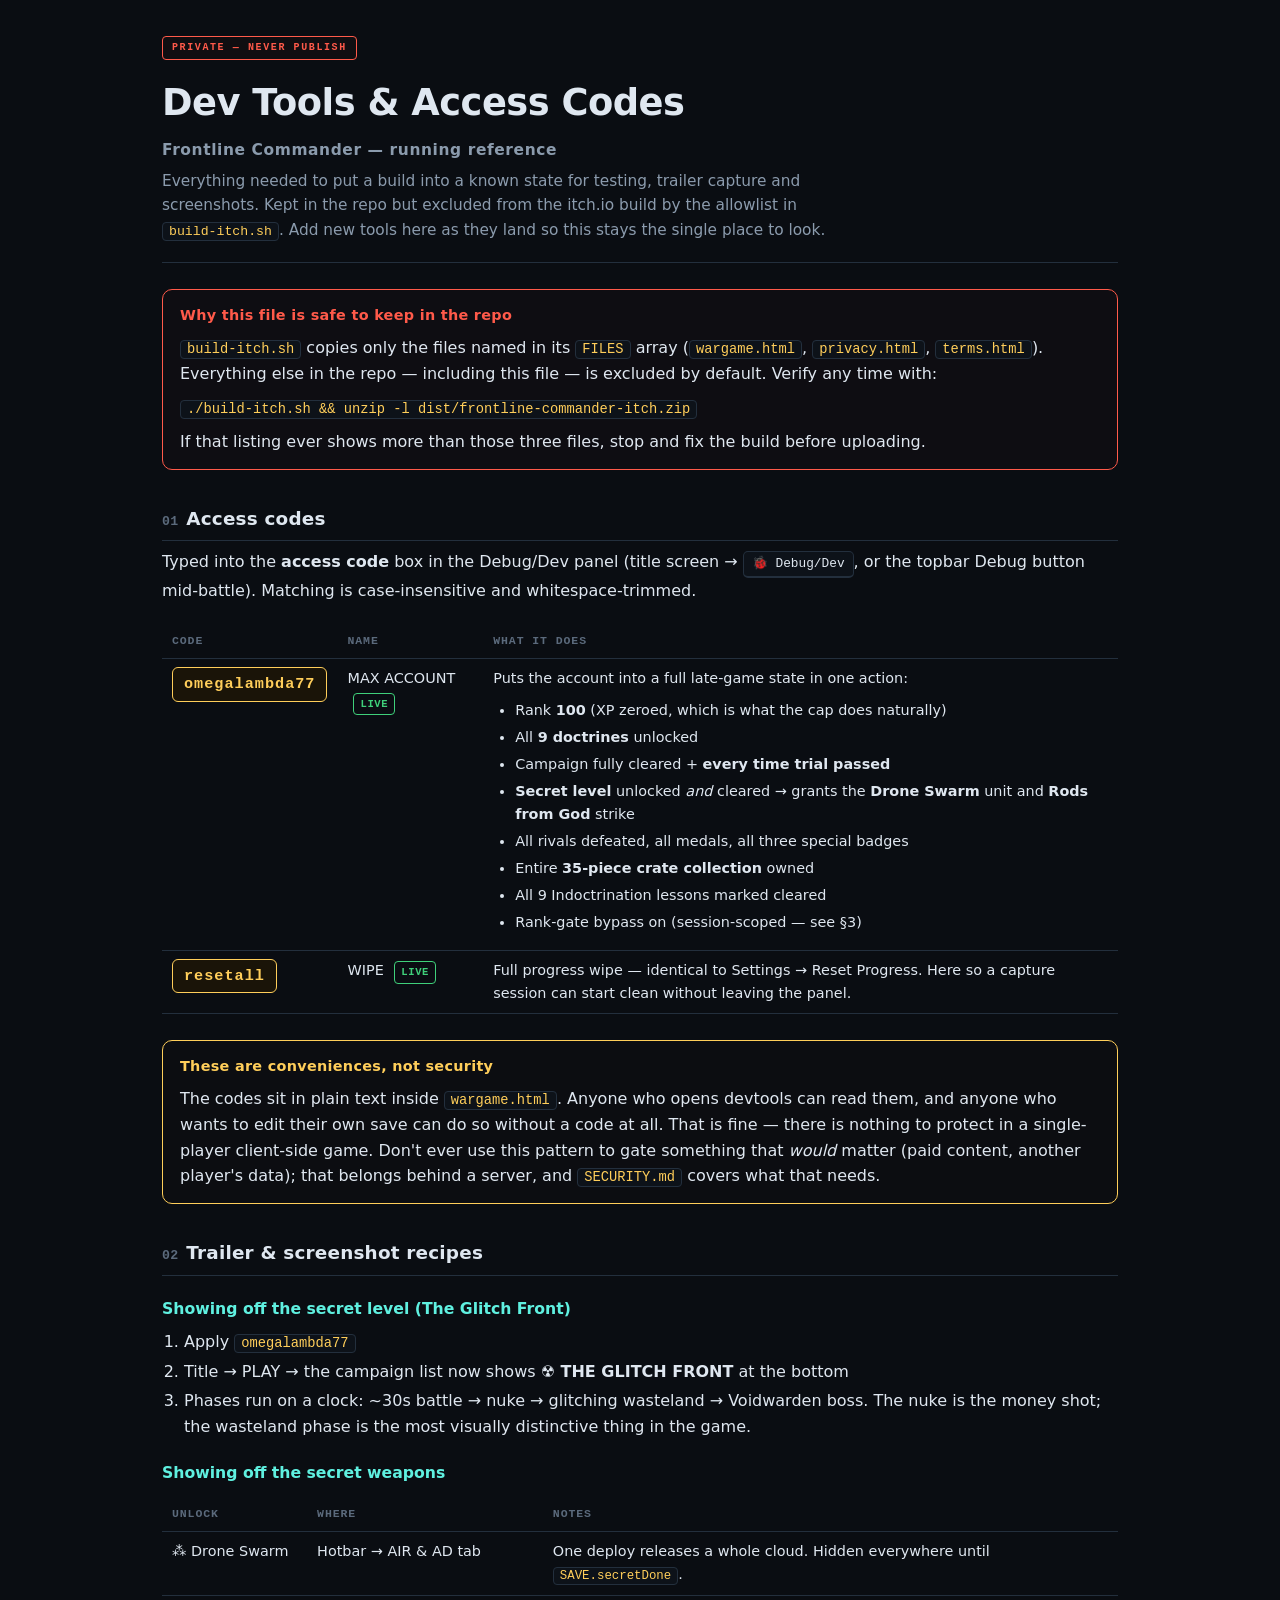
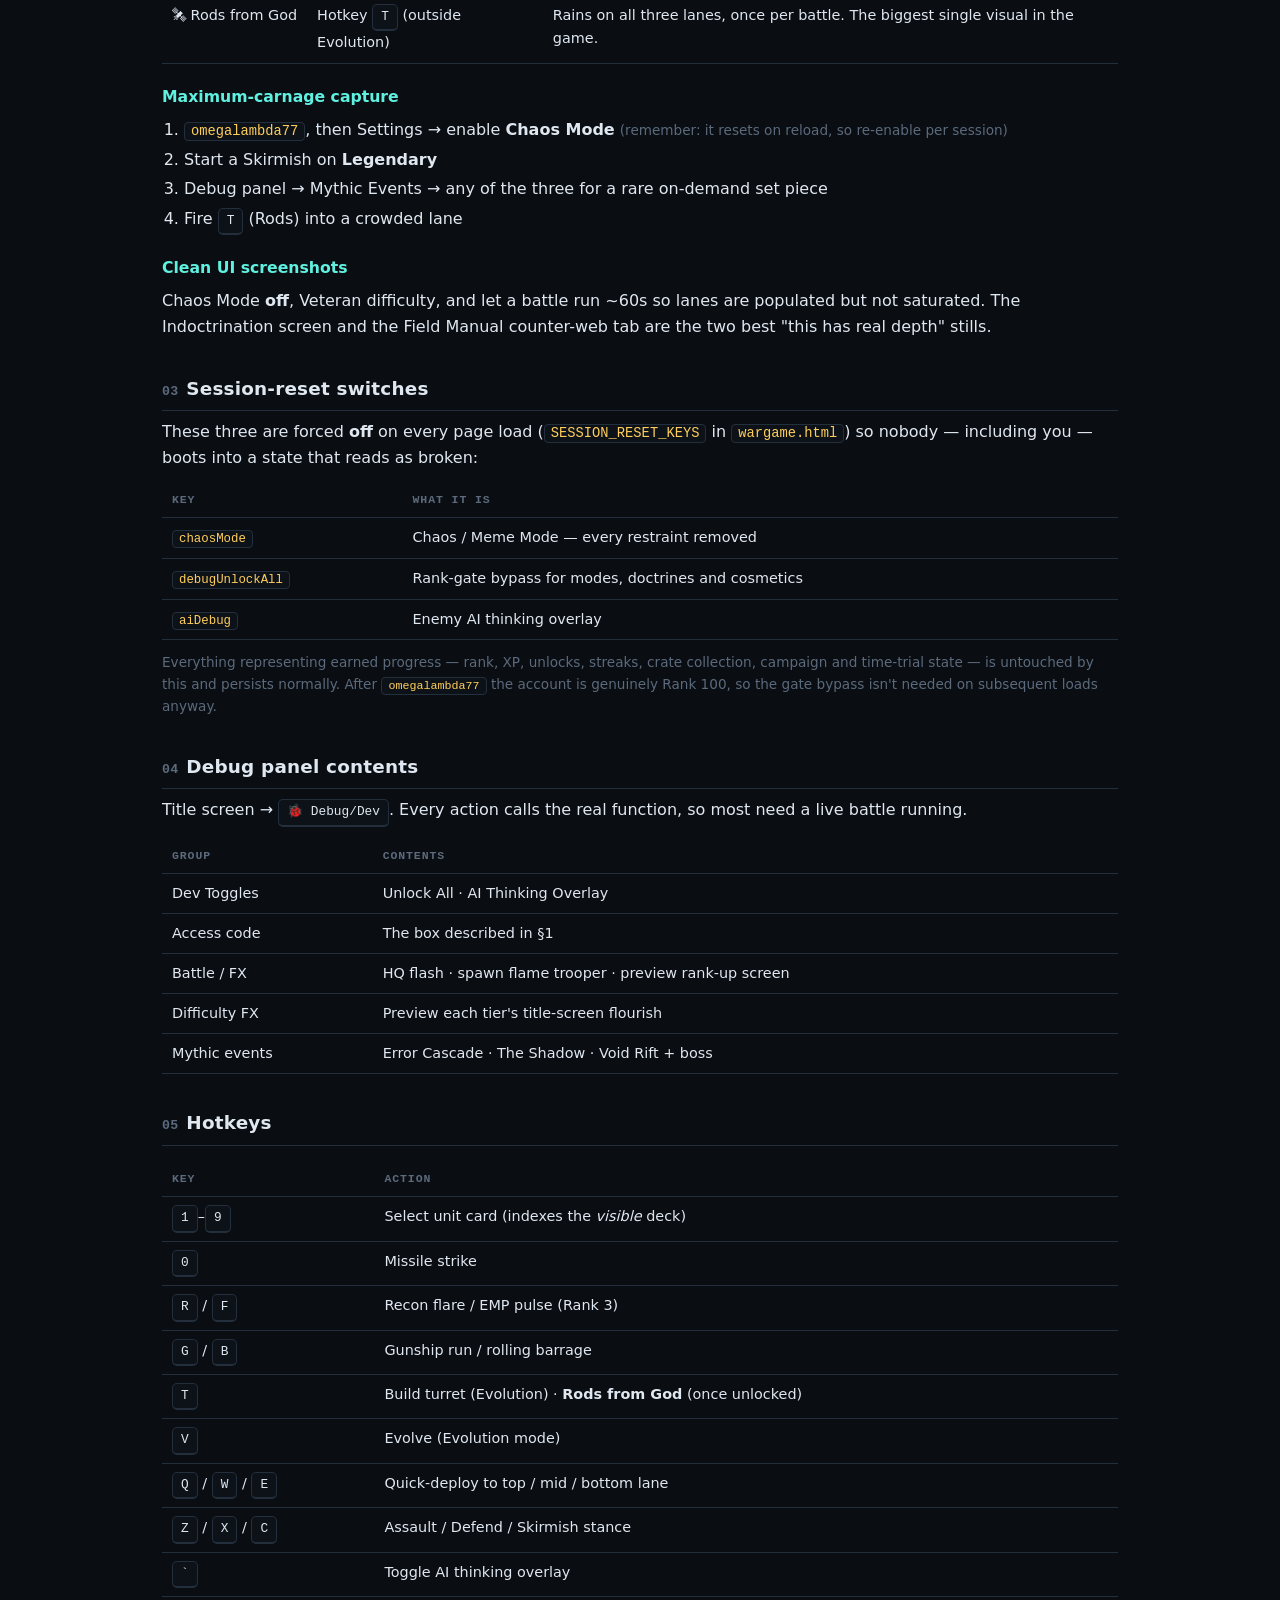
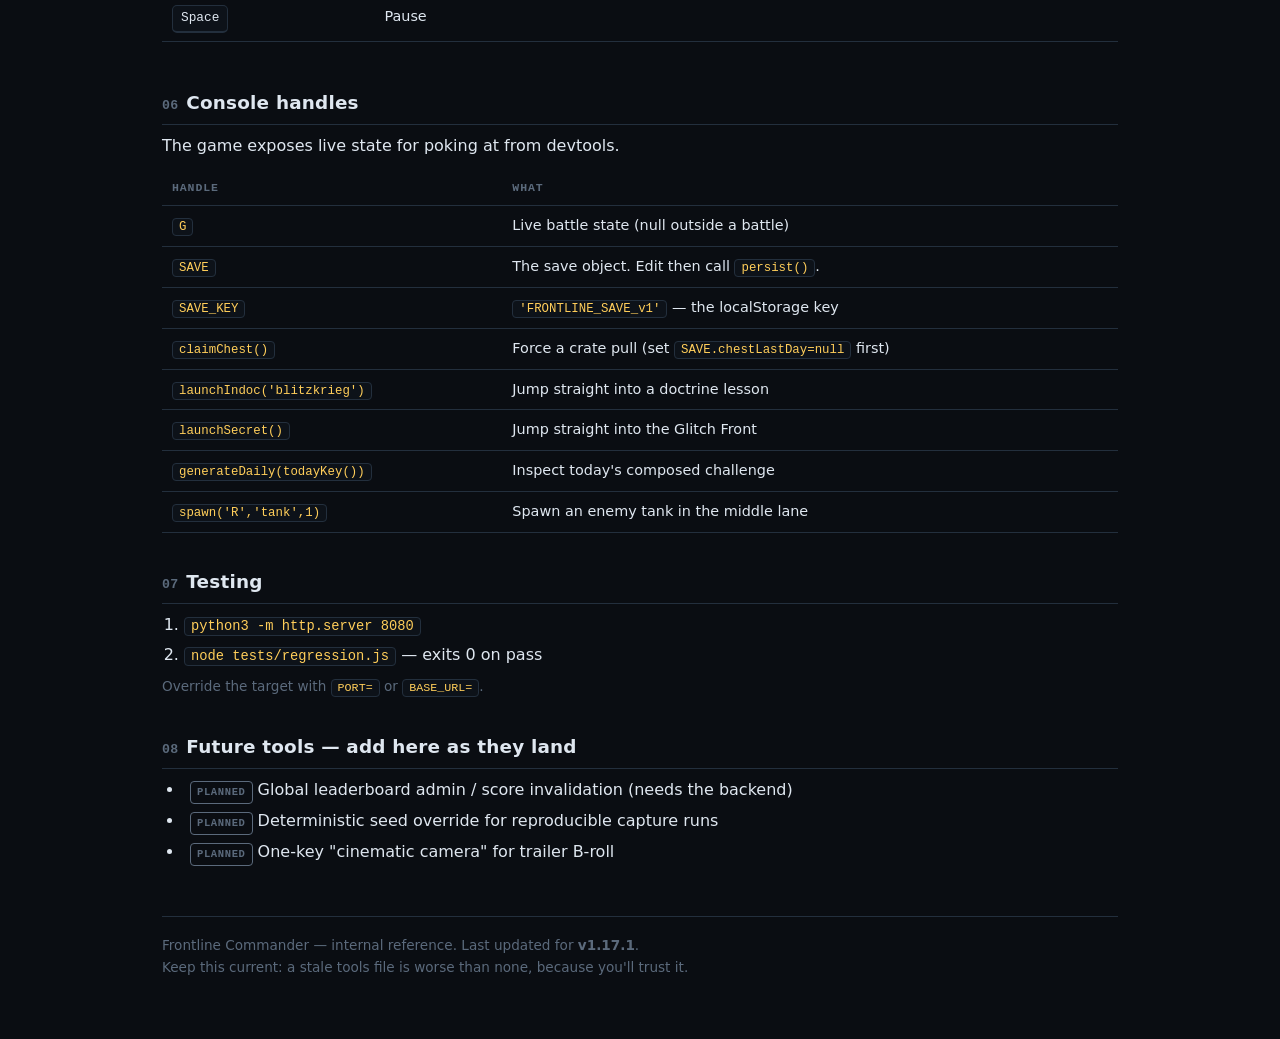
==== DEV_TOOLS.html @ 89fc1cde "v1.17.1: session-reset switches, dev access codes, launch divider CHAOS MODE (and the dev switches) " ====
<!doctype html>
<html lang="en">
<head>
<meta charset="utf-8">
<meta name="viewport" content="width=device-width,initial-scale=1">
<meta name="robots" content="noindex,nofollow">
<title>Frontline Commander — Dev Tools &amp; Access Codes</title>
<!--
  ══════════════════════════════════════════════════════════════════════════════
  PRIVATE — DO NOT PUBLISH.

  This file is a personal reference for developer tools, access codes and testing
  shortcuts. It is deliberately NOT in build-itch.sh's FILES allowlist, so running
  ./build-itch.sh will never copy it into dist/ or the itch.io zip. That allowlist
  is the safety mechanism: it copies only the files named in it, so any new file
  added to this repo is excluded by default rather than shipped by accident.

  If you ever switch the build to a denylist or a "zip the folder" approach, this
  file becomes public. Don't.
  ══════════════════════════════════════════════════════════════════════════════
-->
<style>
  :root{
    --bg:#0a0d12; --panel:#111722; --panel2:#0d1219; --line:#232f3d;
    --ink:#dfe7f0; --dim:#8b9bad; --faint:#5b6a7c;
    --gold:#ffce5a; --cyan:#5ff0e0; --red:#ff5a4a; --good:#3fd07a; --purple:#c9a0ff;
    --mono:ui-monospace,'SF Mono','Cascadia Mono',Consolas,'Roboto Mono',monospace;
  }
  *{box-sizing:border-box;}
  body{margin:0;background:var(--bg);color:var(--ink);line-height:1.6;
    font-family:-apple-system,BlinkMacSystemFont,'Segoe UI',system-ui,sans-serif;}
  .wrap{max-width:1000px;margin:0 auto;padding:32px 22px 80px;}
  header{border-bottom:1px solid var(--line);padding-bottom:20px;margin-bottom:26px;}
  .stamp{display:inline-block;font-family:var(--mono);font-size:10px;font-weight:800;
    letter-spacing:1.6px;text-transform:uppercase;color:var(--red);
    border:1px solid var(--red);border-radius:4px;padding:3px 9px;background:#2a141033;}
  h1{font-size:clamp(1.7rem,4vw,2.3rem);margin:14px 0 6px;letter-spacing:-.5px;}
  h1 span{display:block;font-size:.42em;font-weight:600;color:var(--dim);letter-spacing:.6px;margin-top:5px;}
  .lede{color:var(--dim);max-width:70ch;margin:0;font-size:.96rem;}
  h2{font-size:1.15rem;margin:34px 0 4px;padding-bottom:7px;border-bottom:1px solid var(--line);
    letter-spacing:.2px;}
  h2 .n{font-family:var(--mono);font-size:.72em;color:var(--faint);margin-right:8px;}
  h3{font-size:.98rem;margin:20px 0 6px;color:var(--cyan);}
  p{margin:8px 0;}
  code,kbd{font-family:var(--mono);font-size:.86em;background:var(--panel2);
    border:1px solid var(--line);border-radius:4px;padding:1px 6px;color:var(--gold);}
  table{width:100%;border-collapse:collapse;margin:12px 0;font-size:.9rem;}
  th,td{text-align:left;padding:8px 10px;border-bottom:1px solid var(--line);vertical-align:top;}
  th{font-family:var(--mono);font-size:.72rem;letter-spacing:.9px;text-transform:uppercase;
    color:var(--faint);font-weight:800;}
  td:first-child{white-space:nowrap;}
  .scroll{overflow-x:auto;}
  .card{background:var(--panel);border:1px solid var(--line);border-radius:10px;padding:14px 17px;margin:14px 0;}
  .card.warn{border-color:var(--gold);background:#1a140822;}
  .card.danger{border-color:var(--red);background:#2a141022;}
  .card h4{margin:0 0 6px;font-size:.9rem;color:var(--gold);letter-spacing:.3px;}
  .card.danger h4{color:var(--red);}
  .card p:last-child{margin-bottom:0;}
  ul,ol{margin:8px 0;padding-left:22px;} li{margin:4px 0;}
  .code-chip{display:inline-block;font-family:var(--mono);font-weight:800;font-size:.95rem;
    color:var(--gold);background:#1a1408;border:1.5px solid var(--gold);border-radius:6px;
    padding:4px 11px;letter-spacing:1px;}
  .key{display:inline-block;font-family:var(--mono);font-size:.8rem;background:var(--panel2);
    border:1px solid var(--line);border-bottom-width:2px;border-radius:5px;padding:2px 8px;color:var(--ink);}
  .muted{color:var(--faint);font-size:.85rem;}
  .tag{display:inline-block;font-family:var(--mono);font-size:.66rem;font-weight:800;
    letter-spacing:.6px;text-transform:uppercase;padding:2px 6px;border-radius:4px;margin-left:6px;}
  .tag.live{color:var(--good);border:1px solid var(--good);}
  .tag.planned{color:var(--faint);border:1px solid var(--faint);}
  footer{margin-top:50px;padding-top:18px;border-top:1px solid var(--line);color:var(--faint);font-size:.85rem;}
  @media (max-width:620px){ td:first-child{white-space:normal;} }
</style>
</head>
<body>
<div class="wrap">

<header>
  <span class="stamp">Private — never publish</span>
  <h1>Dev Tools &amp; Access Codes<span>Frontline Commander — running reference</span></h1>
  <p class="lede">Everything needed to put a build into a known state for testing, trailer capture and
  screenshots. Kept in the repo but excluded from the itch.io build by the allowlist in
  <code>build-itch.sh</code>. Add new tools here as they land so this stays the single place to look.</p>
</header>

<div class="card danger">
  <h4>Why this file is safe to keep in the repo</h4>
  <p><code>build-itch.sh</code> copies only the files named in its <code>FILES</code> array
  (<code>wargame.html</code>, <code>privacy.html</code>, <code>terms.html</code>). Everything else in the
  repo — including this file — is excluded by default. Verify any time with:</p>
  <p><code>./build-itch.sh &amp;&amp; unzip -l dist/frontline-commander-itch.zip</code></p>
  <p>If that listing ever shows more than those three files, stop and fix the build before uploading.</p>
</div>

<h2><span class="n">01</span>Access codes</h2>
<p>Typed into the <strong>access code</strong> box in the Debug/Dev panel
(title screen → <span class="key">🐞 Debug/Dev</span>, or the topbar Debug button mid-battle).
Matching is case-insensitive and whitespace-trimmed.</p>

<div class="scroll">
<table>
  <tr><th>Code</th><th>Name</th><th>What it does</th></tr>
  <tr>
    <td><span class="code-chip">omegalambda77</span></td>
    <td>MAX ACCOUNT <span class="tag live">live</span></td>
    <td>
      Puts the account into a full late-game state in one action:
      <ul>
        <li>Rank <strong>100</strong> (XP zeroed, which is what the cap does naturally)</li>
        <li>All <strong>9 doctrines</strong> unlocked</li>
        <li>Campaign fully cleared + <strong>every time trial passed</strong></li>
        <li><strong>Secret level</strong> unlocked <em>and</em> cleared → grants the
            <strong>Drone Swarm</strong> unit and <strong>Rods from God</strong> strike</li>
        <li>All rivals defeated, all medals, all three special badges</li>
        <li>Entire <strong>35-piece crate collection</strong> owned</li>
        <li>All 9 Indoctrination lessons marked cleared</li>
        <li>Rank-gate bypass on (session-scoped — see §3)</li>
      </ul>
    </td>
  </tr>
  <tr>
    <td><span class="code-chip">resetall</span></td>
    <td>WIPE <span class="tag live">live</span></td>
    <td>Full progress wipe — identical to Settings → Reset Progress. Here so a capture
        session can start clean without leaving the panel.</td>
  </tr>
</table>
</div>

<div class="card warn">
  <h4>These are conveniences, not security</h4>
  <p>The codes sit in plain text inside <code>wargame.html</code>. Anyone who opens devtools can read
  them, and anyone who wants to edit their own save can do so without a code at all. That is fine —
  there is nothing to protect in a single-player client-side game. Don't ever use this pattern to gate
  something that <em>would</em> matter (paid content, another player's data); that belongs behind a
  server, and <code>SECURITY.md</code> covers what that needs.</p>
</div>

<h2><span class="n">02</span>Trailer &amp; screenshot recipes</h2>

<h3>Showing off the secret level (The Glitch Front)</h3>
<ol>
  <li>Apply <code>omegalambda77</code></li>
  <li>Title → PLAY → the campaign list now shows <strong>☢ THE GLITCH FRONT</strong> at the bottom</li>
  <li>Phases run on a clock: ~30s battle → nuke → glitching wasteland → Voidwarden boss.
      The nuke is the money shot; the wasteland phase is the most visually distinctive thing in the game.</li>
</ol>

<h3>Showing off the secret weapons</h3>
<table>
  <tr><th>Unlock</th><th>Where</th><th>Notes</th></tr>
  <tr><td>⁂ Drone Swarm</td><td>Hotbar → AIR &amp; AD tab</td>
      <td>One deploy releases a whole cloud. Hidden everywhere until <code>SAVE.secretDone</code>.</td></tr>
  <tr><td>🛰 Rods from God</td><td>Hotkey <span class="key">T</span> (outside Evolution)</td>
      <td>Rains on all three lanes, once per battle. The biggest single visual in the game.</td></tr>
</table>

<h3>Maximum-carnage capture</h3>
<ol>
  <li><code>omegalambda77</code>, then Settings → enable <strong>Chaos Mode</strong>
      <span class="muted">(remember: it resets on reload, so re-enable per session)</span></li>
  <li>Start a Skirmish on <strong>Legendary</strong></li>
  <li>Debug panel → Mythic Events → any of the three for a rare on-demand set piece</li>
  <li>Fire <span class="key">T</span> (Rods) into a crowded lane</li>
</ol>

<h3>Clean UI screenshots</h3>
<p>Chaos Mode <strong>off</strong>, Veteran difficulty, and let a battle run ~60s so lanes are populated
but not saturated. The Indoctrination screen and the Field Manual counter-web tab are the two best
"this has real depth" stills.</p>

<h2><span class="n">03</span>Session-reset switches</h2>
<p>These three are forced <strong>off</strong> on every page load
(<code>SESSION_RESET_KEYS</code> in <code>wargame.html</code>) so nobody — including you — boots into a
state that reads as broken:</p>
<table>
  <tr><th>Key</th><th>What it is</th></tr>
  <tr><td><code>chaosMode</code></td><td>Chaos / Meme Mode — every restraint removed</td></tr>
  <tr><td><code>debugUnlockAll</code></td><td>Rank-gate bypass for modes, doctrines and cosmetics</td></tr>
  <tr><td><code>aiDebug</code></td><td>Enemy AI thinking overlay</td></tr>
</table>
<p class="muted">Everything representing earned progress — rank, XP, unlocks, streaks, crate collection,
campaign and time-trial state — is untouched by this and persists normally. After
<code>omegalambda77</code> the account is genuinely Rank 100, so the gate bypass isn't needed on
subsequent loads anyway.</p>

<h2><span class="n">04</span>Debug panel contents</h2>
<p>Title screen → <span class="key">🐞 Debug/Dev</span>. Every action calls the real function, so most
need a live battle running.</p>
<table>
  <tr><th>Group</th><th>Contents</th></tr>
  <tr><td>Dev Toggles</td><td>Unlock All · AI Thinking Overlay</td></tr>
  <tr><td>Access code</td><td>The box described in §1</td></tr>
  <tr><td>Battle / FX</td><td>HQ flash · spawn flame trooper · preview rank-up screen</td></tr>
  <tr><td>Difficulty FX</td><td>Preview each tier's title-screen flourish</td></tr>
  <tr><td>Mythic events</td><td>Error Cascade · The Shadow · Void Rift + boss</td></tr>
</table>

<h2><span class="n">05</span>Hotkeys</h2>
<div class="scroll">
<table>
  <tr><th>Key</th><th>Action</th></tr>
  <tr><td><span class="key">1</span>–<span class="key">9</span></td><td>Select unit card (indexes the <em>visible</em> deck)</td></tr>
  <tr><td><span class="key">0</span></td><td>Missile strike</td></tr>
  <tr><td><span class="key">R</span> / <span class="key">F</span></td><td>Recon flare / EMP pulse (Rank 3)</td></tr>
  <tr><td><span class="key">G</span> / <span class="key">B</span></td><td>Gunship run / rolling barrage</td></tr>
  <tr><td><span class="key">T</span></td><td>Build turret (Evolution) · <strong>Rods from God</strong> (once unlocked)</td></tr>
  <tr><td><span class="key">V</span></td><td>Evolve (Evolution mode)</td></tr>
  <tr><td><span class="key">Q</span> / <span class="key">W</span> / <span class="key">E</span></td><td>Quick-deploy to top / mid / bottom lane</td></tr>
  <tr><td><span class="key">Z</span> / <span class="key">X</span> / <span class="key">C</span></td><td>Assault / Defend / Skirmish stance</td></tr>
  <tr><td><span class="key">`</span></td><td>Toggle AI thinking overlay</td></tr>
  <tr><td><span class="key">Space</span></td><td>Pause</td></tr>
</table>
</div>

<h2><span class="n">06</span>Console handles</h2>
<p>The game exposes live state for poking at from devtools.</p>
<table>
  <tr><th>Handle</th><th>What</th></tr>
  <tr><td><code>G</code></td><td>Live battle state (null outside a battle)</td></tr>
  <tr><td><code>SAVE</code></td><td>The save object. Edit then call <code>persist()</code>.</td></tr>
  <tr><td><code>SAVE_KEY</code></td><td><code>'FRONTLINE_SAVE_v1'</code> — the localStorage key</td></tr>
  <tr><td><code>claimChest()</code></td><td>Force a crate pull (set <code>SAVE.chestLastDay=null</code> first)</td></tr>
  <tr><td><code>launchIndoc('blitzkrieg')</code></td><td>Jump straight into a doctrine lesson</td></tr>
  <tr><td><code>launchSecret()</code></td><td>Jump straight into the Glitch Front</td></tr>
  <tr><td><code>generateDaily(todayKey())</code></td><td>Inspect today's composed challenge</td></tr>
  <tr><td><code>spawn('R','tank',1)</code></td><td>Spawn an enemy tank in the middle lane</td></tr>
</table>

<h2><span class="n">07</span>Testing</h2>
<ol>
  <li><code>python3 -m http.server 8080</code></li>
  <li><code>node tests/regression.js</code> — exits 0 on pass</li>
</ol>
<p class="muted">Override the target with <code>PORT=</code> or <code>BASE_URL=</code>.</p>

<h2><span class="n">08</span>Future tools — add here as they land</h2>
<ul>
  <li><span class="tag planned">planned</span> Global leaderboard admin / score invalidation (needs the backend)</li>
  <li><span class="tag planned">planned</span> Deterministic seed override for reproducible capture runs</li>
  <li><span class="tag planned">planned</span> One-key "cinematic camera" for trailer B-roll</li>
</ul>

<footer>
  Frontline Commander — internal reference. Last updated for <strong>v1.17.1</strong>.<br>
  Keep this current: a stale tools file is worse than none, because you'll trust it.
</footer>

</div>
</body>
</html>
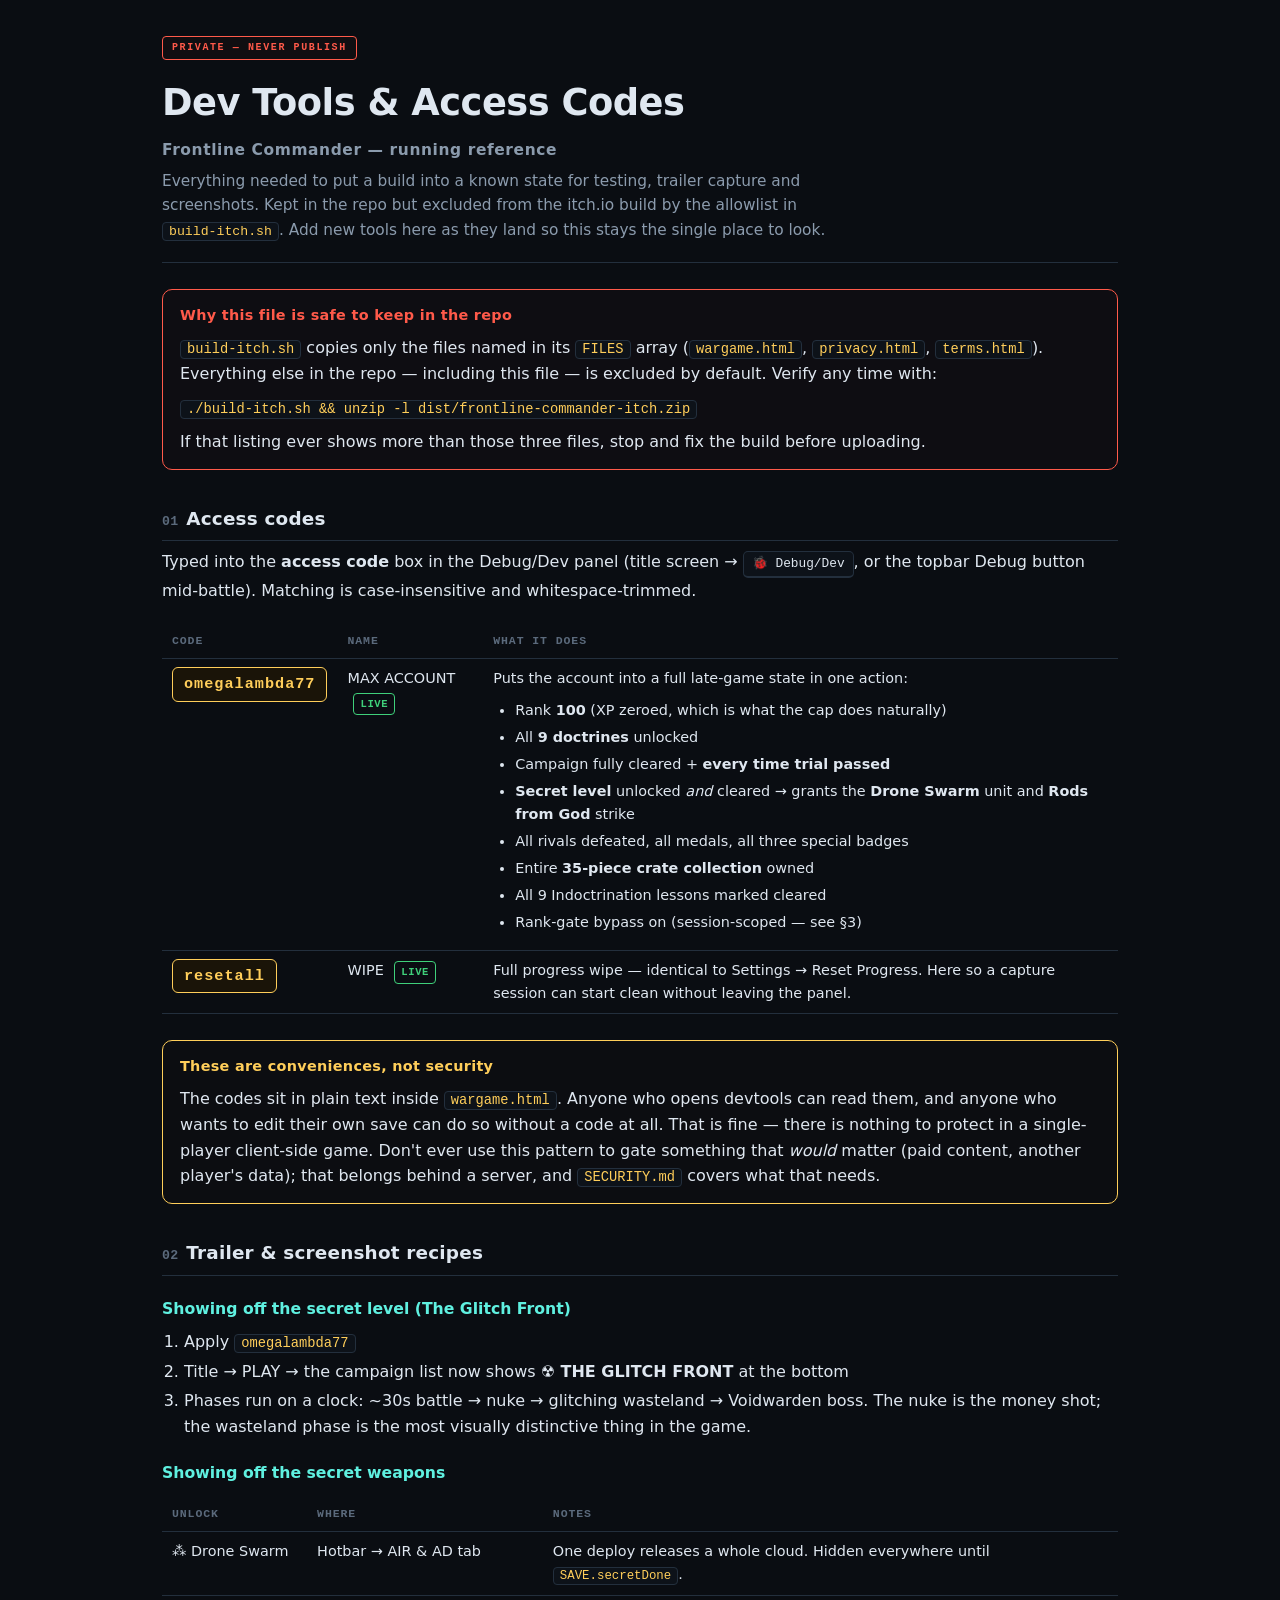
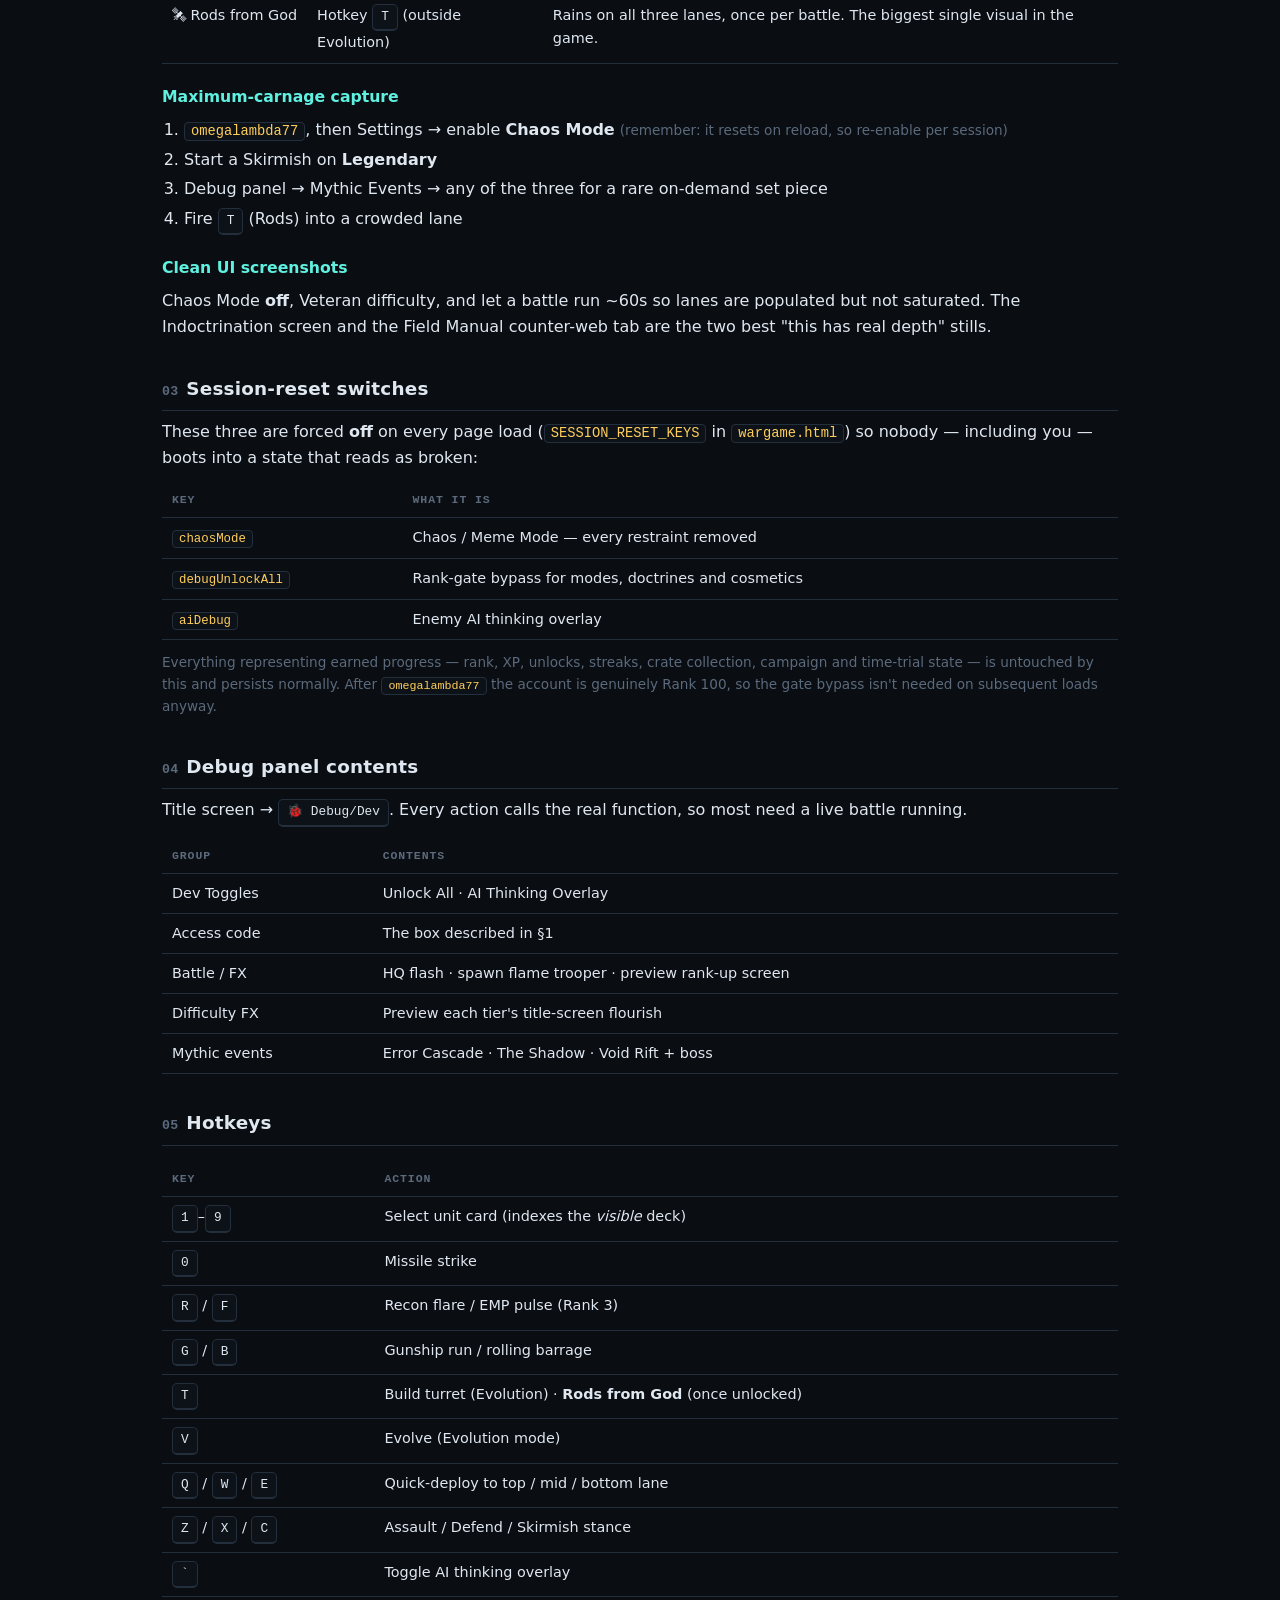
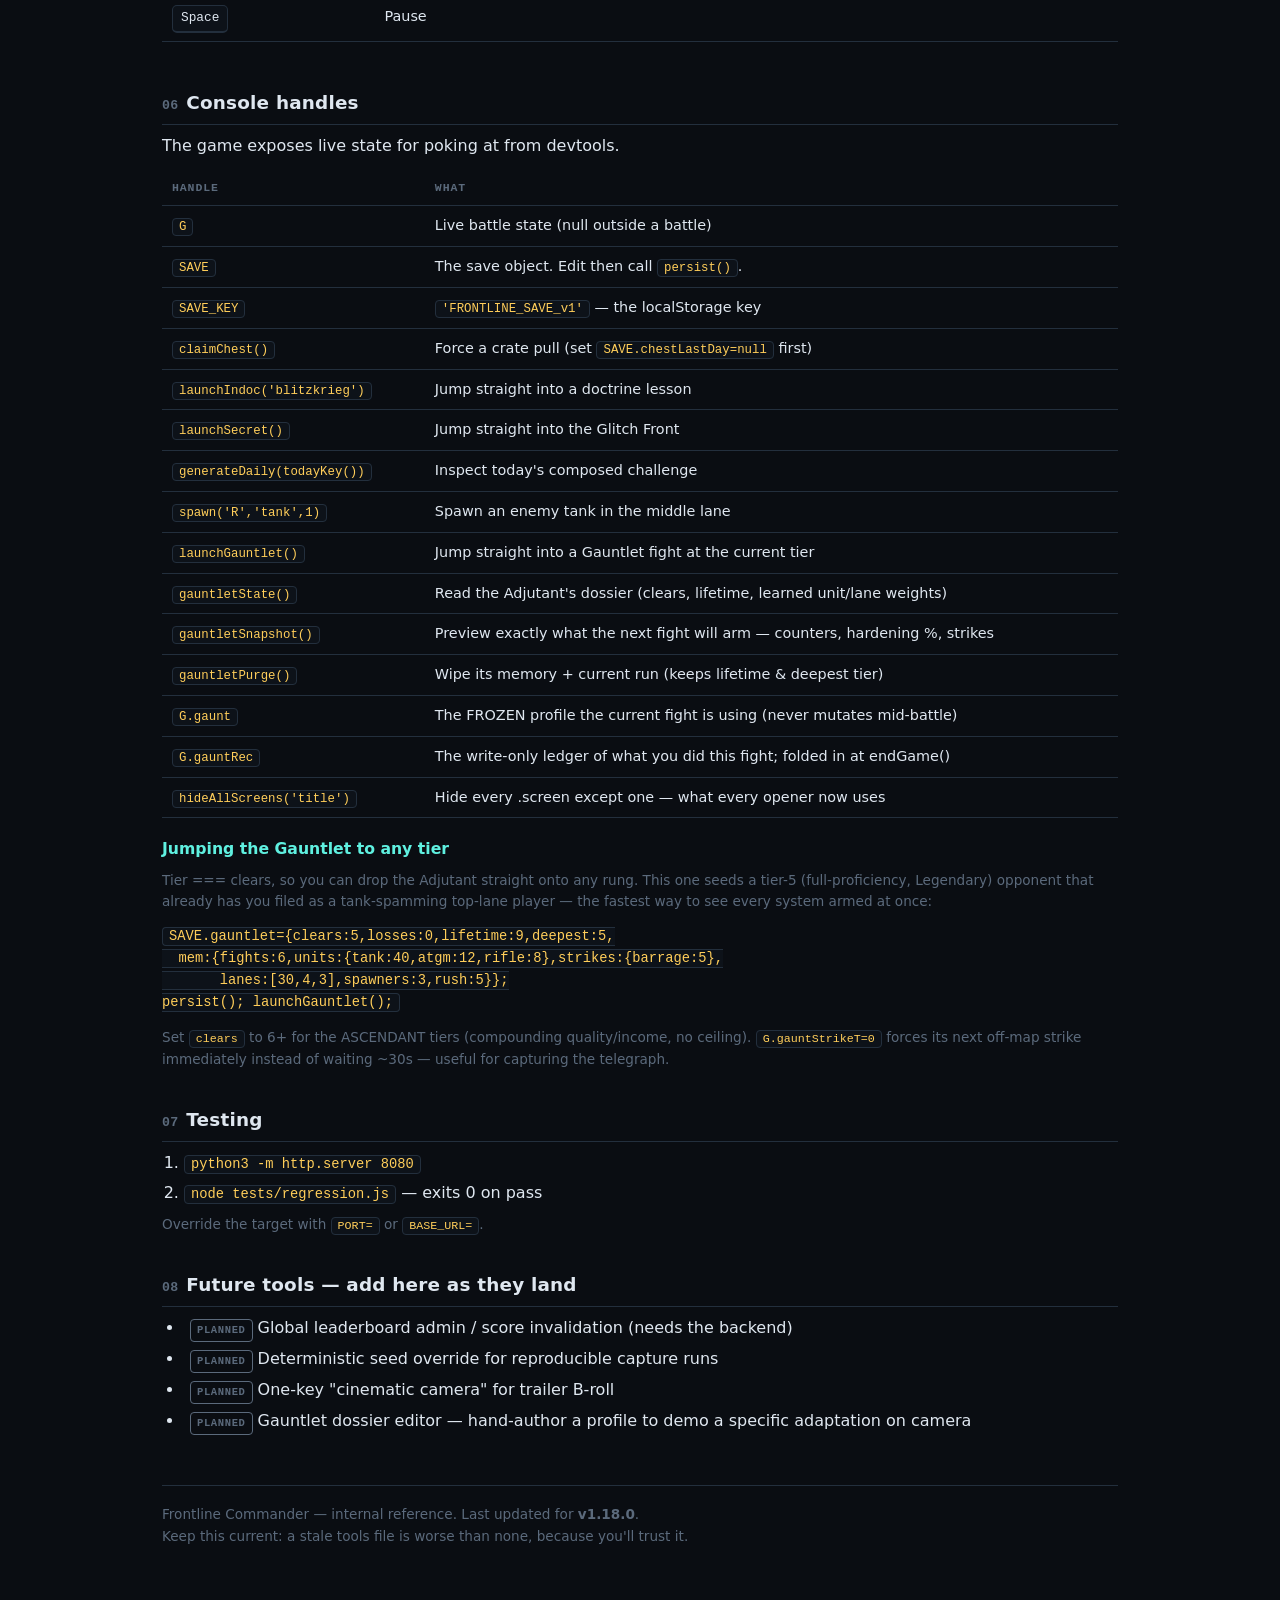
==== commit a6fabd91: "v1.18.0: The Gauntlet, boot-guard false-positive fix, CP cap, chaos scoping NEW MODE — THE GAUNTLET." ====
--- a/DEV_TOOLS.html
+++ b/DEV_TOOLS.html
@@ -224,7 +224,26 @@
   <tr><td><code>launchSecret()</code></td><td>Jump straight into the Glitch Front</td></tr>
   <tr><td><code>generateDaily(todayKey())</code></td><td>Inspect today's composed challenge</td></tr>
   <tr><td><code>spawn('R','tank',1)</code></td><td>Spawn an enemy tank in the middle lane</td></tr>
-</table>
+  <tr><td><code>launchGauntlet()</code></td><td>Jump straight into a Gauntlet fight at the current tier</td></tr>
+  <tr><td><code>gauntletState()</code></td><td>Read the Adjutant's dossier (clears, lifetime, learned unit/lane weights)</td></tr>
+  <tr><td><code>gauntletSnapshot()</code></td><td>Preview exactly what the next fight will arm — counters, hardening %, strikes</td></tr>
+  <tr><td><code>gauntletPurge()</code></td><td>Wipe its memory + current run (keeps lifetime &amp; deepest tier)</td></tr>
+  <tr><td><code>G.gaunt</code></td><td>The FROZEN profile the current fight is using (never mutates mid-battle)</td></tr>
+  <tr><td><code>G.gauntRec</code></td><td>The write-only ledger of what you did this fight; folded in at endGame()</td></tr>
+  <tr><td><code>hideAllScreens('title')</code></td><td>Hide every .screen except one — what every opener now uses</td></tr>
+</table>
+
+<h3 style="margin-top:18px">Jumping the Gauntlet to any tier</h3>
+<p class="muted">Tier === clears, so you can drop the Adjutant straight onto any rung. This one seeds a
+tier-5 (full-proficiency, Legendary) opponent that already has you filed as a tank-spamming
+top-lane player — the fastest way to see every system armed at once:</p>
+<pre><code>SAVE.gauntlet={clears:5,losses:0,lifetime:9,deepest:5,
+  mem:{fights:6,units:{tank:40,atgm:12,rifle:8},strikes:{barrage:5},
+       lanes:[30,4,3],spawners:3,rush:5}};
+persist(); launchGauntlet();</code></pre>
+<p class="muted">Set <code>clears</code> to 6+ for the ASCENDANT tiers (compounding quality/income, no ceiling).
+<code>G.gauntStrikeT=0</code> forces its next off-map strike immediately instead of waiting ~30s —
+useful for capturing the telegraph.</p>
 
 <h2><span class="n">07</span>Testing</h2>
 <ol>
@@ -238,10 +257,11 @@
   <li><span class="tag planned">planned</span> Global leaderboard admin / score invalidation (needs the backend)</li>
   <li><span class="tag planned">planned</span> Deterministic seed override for reproducible capture runs</li>
   <li><span class="tag planned">planned</span> One-key "cinematic camera" for trailer B-roll</li>
+  <li><span class="tag planned">planned</span> Gauntlet dossier editor — hand-author a profile to demo a specific adaptation on camera</li>
 </ul>
 
 <footer>
-  Frontline Commander — internal reference. Last updated for <strong>v1.17.1</strong>.<br>
+  Frontline Commander — internal reference. Last updated for <strong>v1.18.0</strong>.<br>
   Keep this current: a stale tools file is worse than none, because you'll trust it.
 </footer>
 
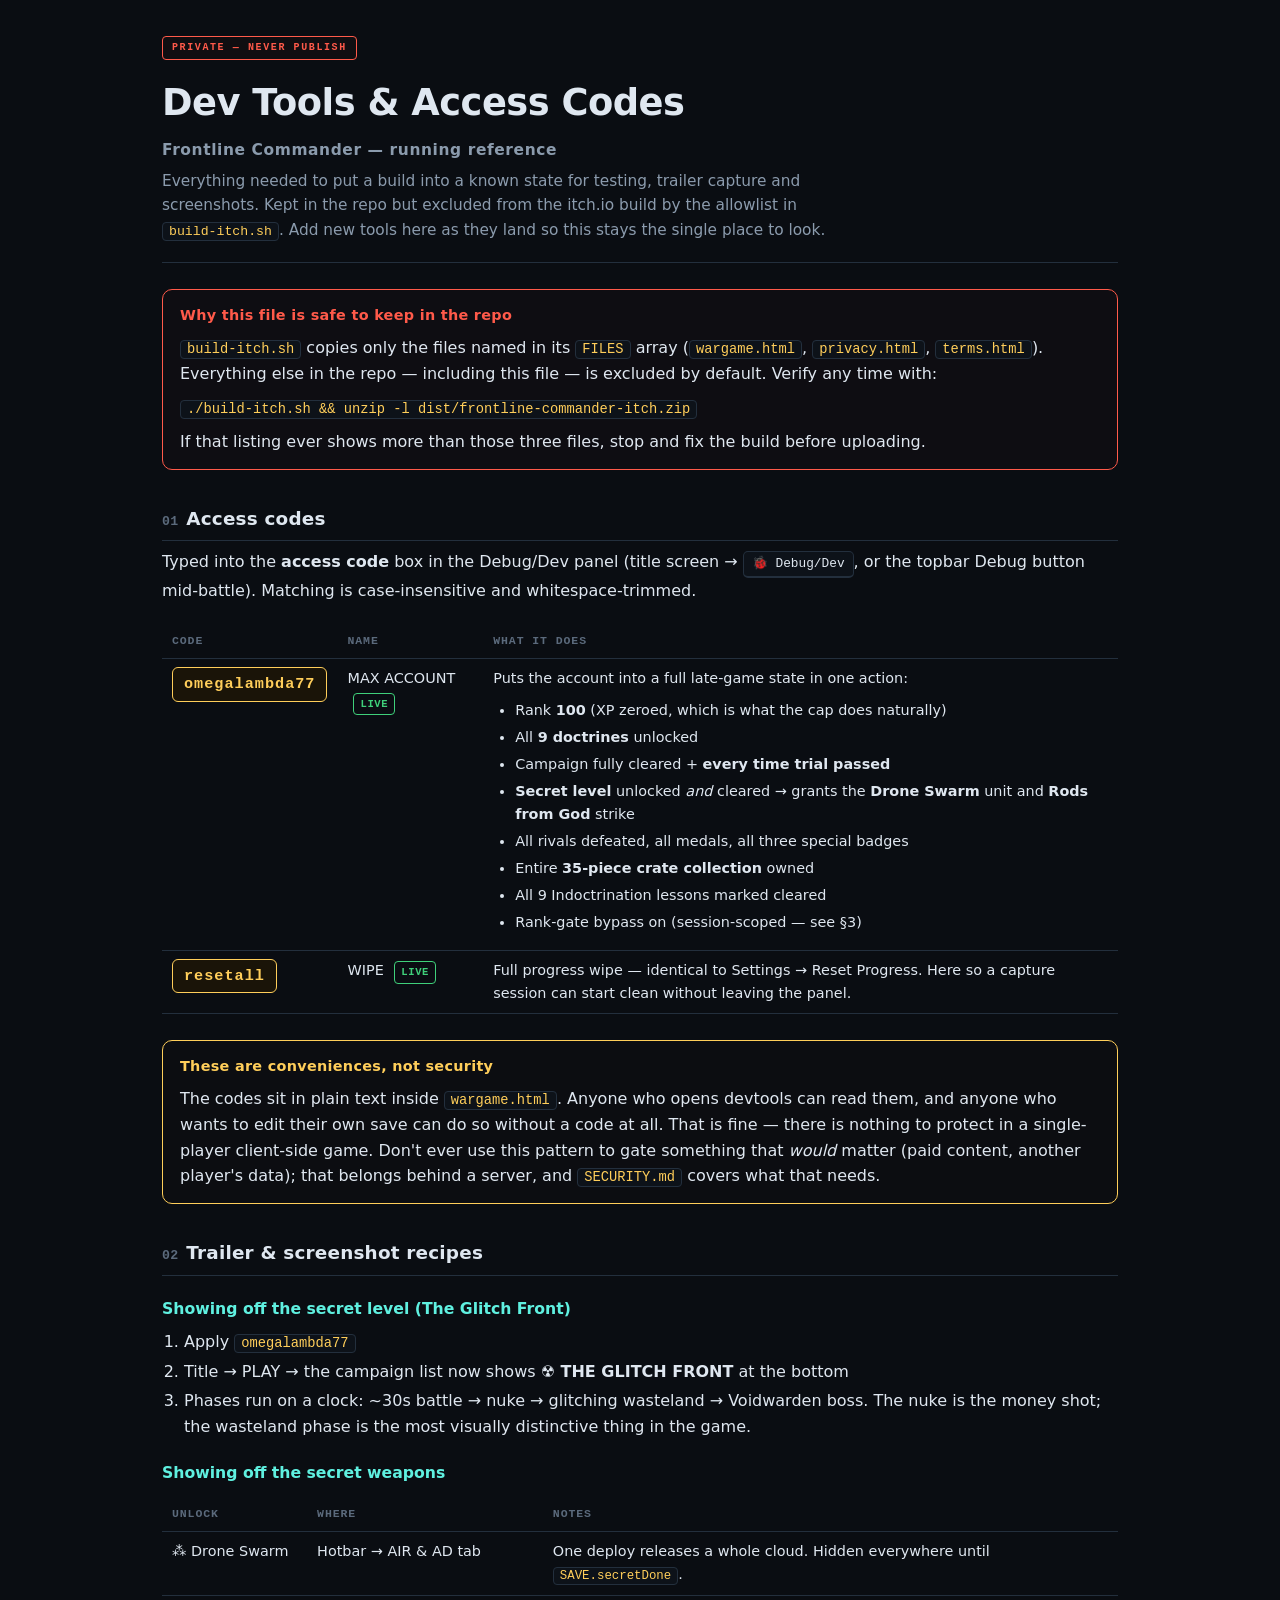
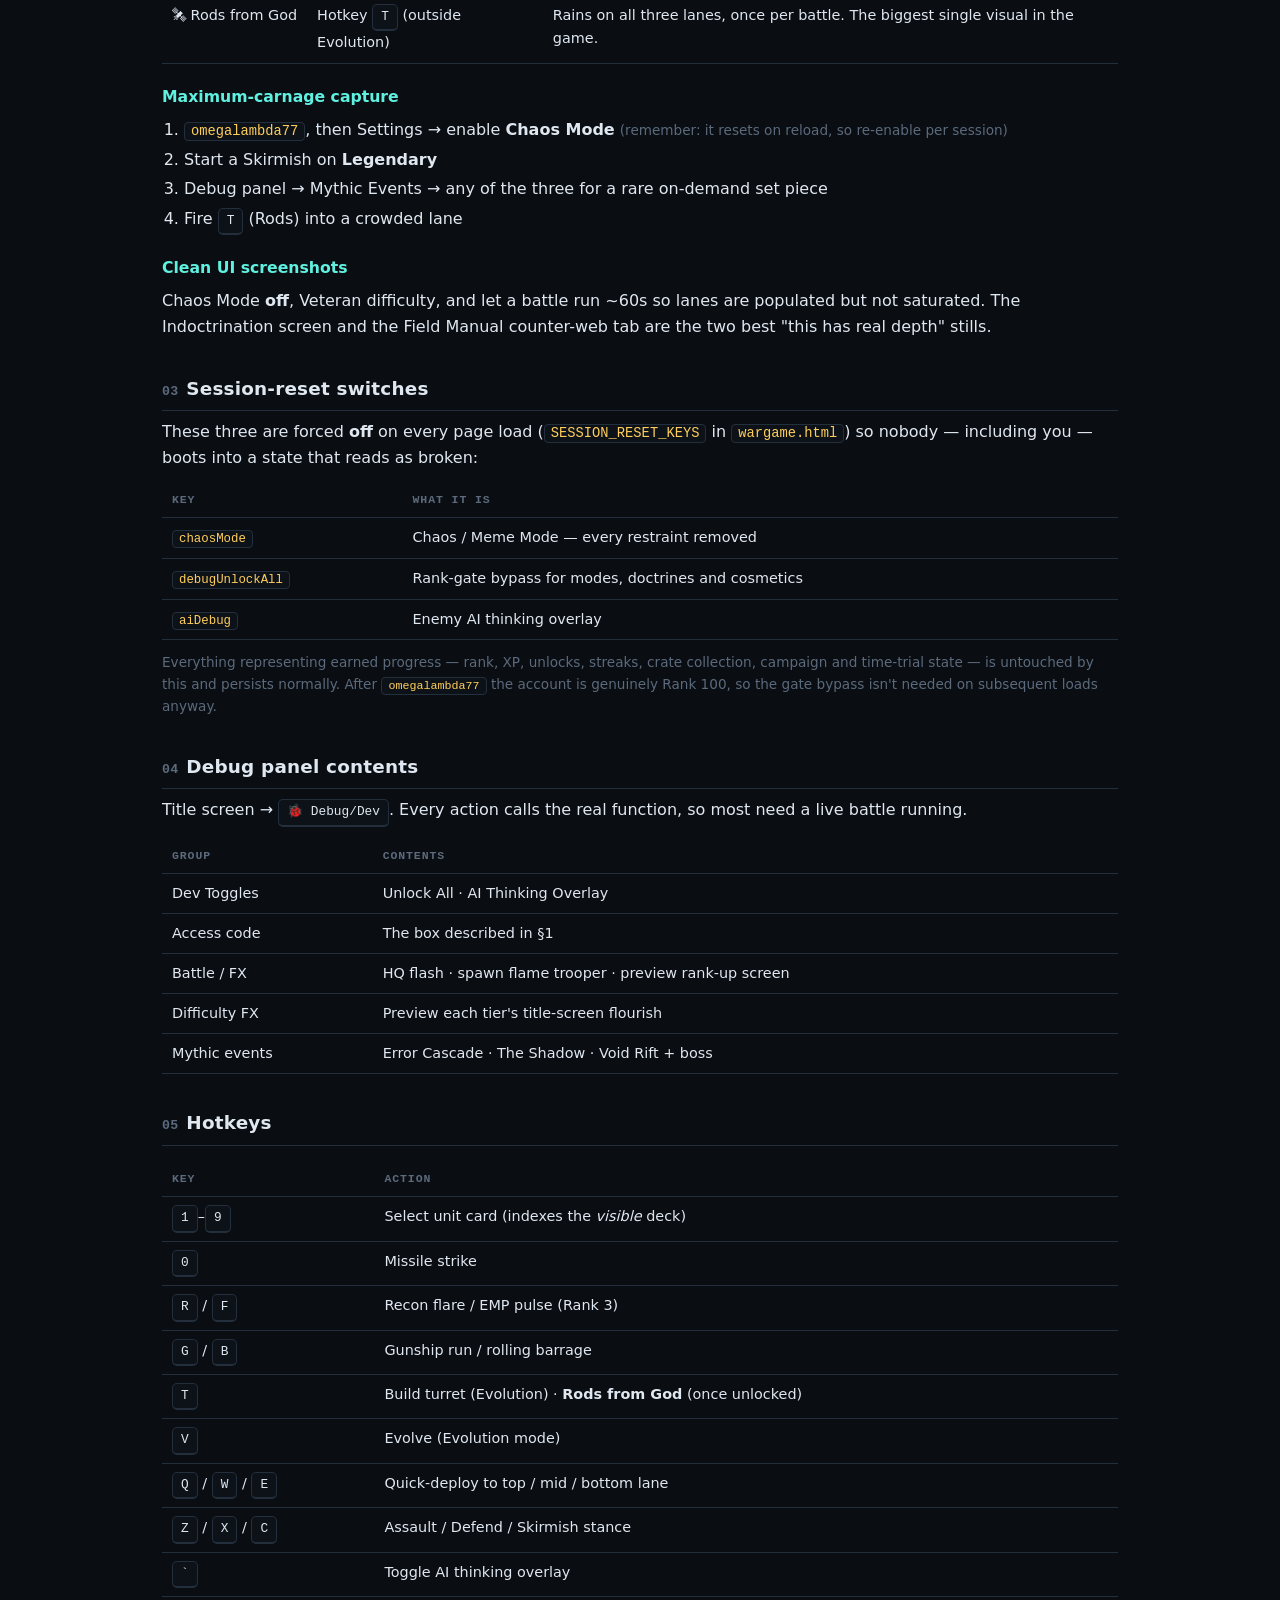
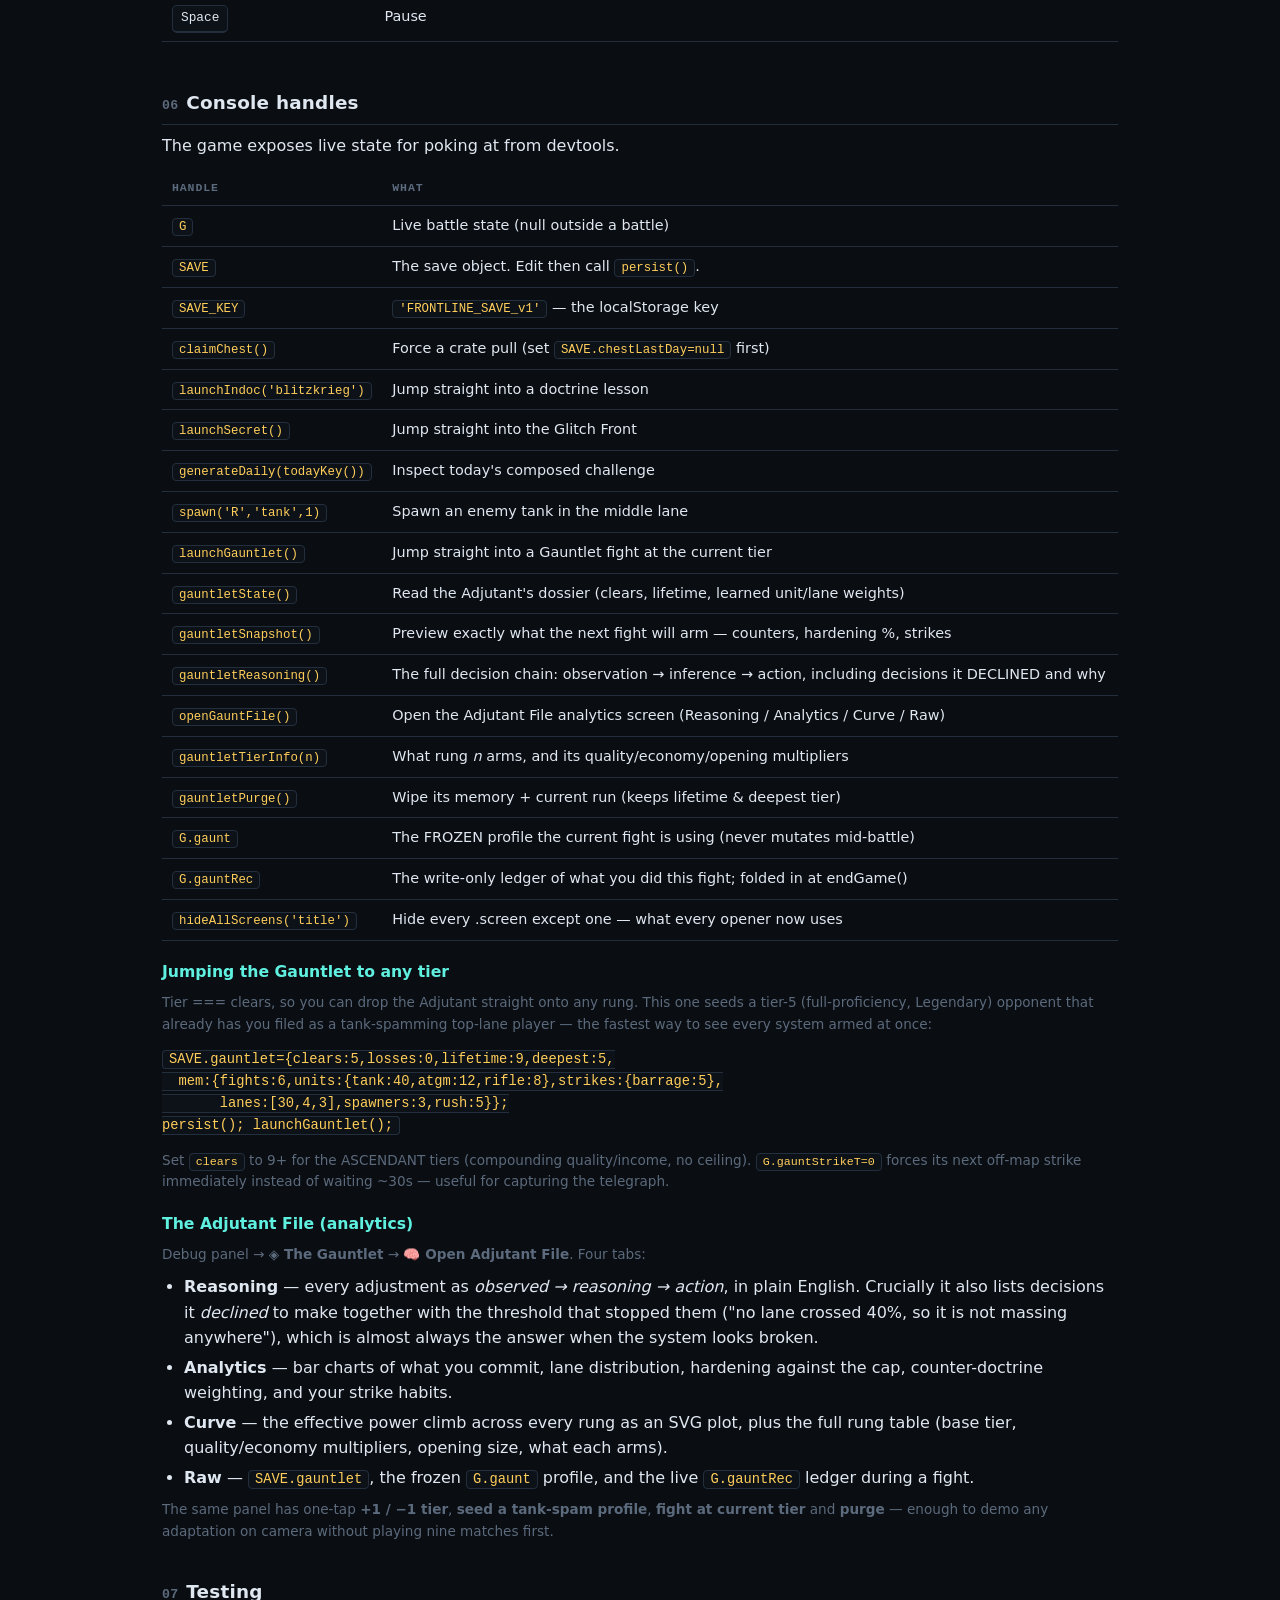
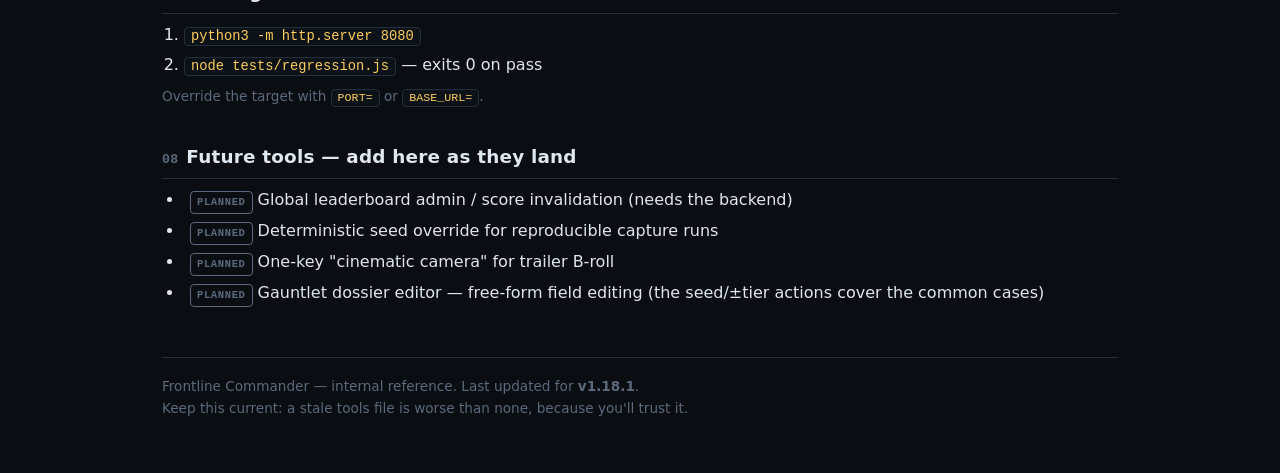
==== commit 88154ab5: "v1.18.1: re-pace the Gauntlet, add the Adjutant File analytics, fix strike targeting RE-PACING. Play" ====
--- a/DEV_TOOLS.html
+++ b/DEV_TOOLS.html
@@ -227,6 +227,9 @@
   <tr><td><code>launchGauntlet()</code></td><td>Jump straight into a Gauntlet fight at the current tier</td></tr>
   <tr><td><code>gauntletState()</code></td><td>Read the Adjutant's dossier (clears, lifetime, learned unit/lane weights)</td></tr>
   <tr><td><code>gauntletSnapshot()</code></td><td>Preview exactly what the next fight will arm — counters, hardening %, strikes</td></tr>
+  <tr><td><code>gauntletReasoning()</code></td><td>The full decision chain: observation → inference → action, including decisions it DECLINED and why</td></tr>
+  <tr><td><code>openGauntFile()</code></td><td>Open the Adjutant File analytics screen (Reasoning / Analytics / Curve / Raw)</td></tr>
+  <tr><td><code>gauntletTierInfo(n)</code></td><td>What rung <em>n</em> arms, and its quality/economy/opening multipliers</td></tr>
   <tr><td><code>gauntletPurge()</code></td><td>Wipe its memory + current run (keeps lifetime &amp; deepest tier)</td></tr>
   <tr><td><code>G.gaunt</code></td><td>The FROZEN profile the current fight is using (never mutates mid-battle)</td></tr>
   <tr><td><code>G.gauntRec</code></td><td>The write-only ledger of what you did this fight; folded in at endGame()</td></tr>
@@ -241,9 +244,27 @@
   mem:{fights:6,units:{tank:40,atgm:12,rifle:8},strikes:{barrage:5},
        lanes:[30,4,3],spawners:3,rush:5}};
 persist(); launchGauntlet();</code></pre>
-<p class="muted">Set <code>clears</code> to 6+ for the ASCENDANT tiers (compounding quality/income, no ceiling).
+<p class="muted">Set <code>clears</code> to 9+ for the ASCENDANT tiers (compounding quality/income, no ceiling).
 <code>G.gauntStrikeT=0</code> forces its next off-map strike immediately instead of waiting ~30s —
 useful for capturing the telegraph.</p>
+
+<h3 style="margin-top:18px">The Adjutant File (analytics)</h3>
+<p class="muted">Debug panel → <strong>◈ The Gauntlet</strong> → <strong>🧠 Open Adjutant File</strong>. Four tabs:</p>
+<ul>
+  <li><strong>Reasoning</strong> — every adjustment as <em>observed → reasoning → action</em>, in plain English.
+      Crucially it also lists decisions it <em>declined</em> to make together with the threshold that stopped
+      them ("no lane crossed 40%, so it is not massing anywhere"), which is almost always the answer when
+      the system looks broken.</li>
+  <li><strong>Analytics</strong> — bar charts of what you commit, lane distribution, hardening against the
+      cap, counter-doctrine weighting, and your strike habits.</li>
+  <li><strong>Curve</strong> — the effective power climb across every rung as an SVG plot, plus the full
+      rung table (base tier, quality/economy multipliers, opening size, what each arms).</li>
+  <li><strong>Raw</strong> — <code>SAVE.gauntlet</code>, the frozen <code>G.gaunt</code> profile, and the
+      live <code>G.gauntRec</code> ledger during a fight.</li>
+</ul>
+<p class="muted">The same panel has one-tap <strong>+1 / −1 tier</strong>, <strong>seed a tank-spam profile</strong>,
+<strong>fight at current tier</strong> and <strong>purge</strong> — enough to demo any adaptation on camera
+without playing nine matches first.</p>
 
 <h2><span class="n">07</span>Testing</h2>
 <ol>
@@ -257,11 +278,11 @@
   <li><span class="tag planned">planned</span> Global leaderboard admin / score invalidation (needs the backend)</li>
   <li><span class="tag planned">planned</span> Deterministic seed override for reproducible capture runs</li>
   <li><span class="tag planned">planned</span> One-key "cinematic camera" for trailer B-roll</li>
-  <li><span class="tag planned">planned</span> Gauntlet dossier editor — hand-author a profile to demo a specific adaptation on camera</li>
+  <li><span class="tag planned">planned</span> Gauntlet dossier editor — free-form field editing (the seed/±tier actions cover the common cases)</li>
 </ul>
 
 <footer>
-  Frontline Commander — internal reference. Last updated for <strong>v1.18.0</strong>.<br>
+  Frontline Commander — internal reference. Last updated for <strong>v1.18.1</strong>.<br>
   Keep this current: a stale tools file is worse than none, because you'll trust it.
 </footer>
 
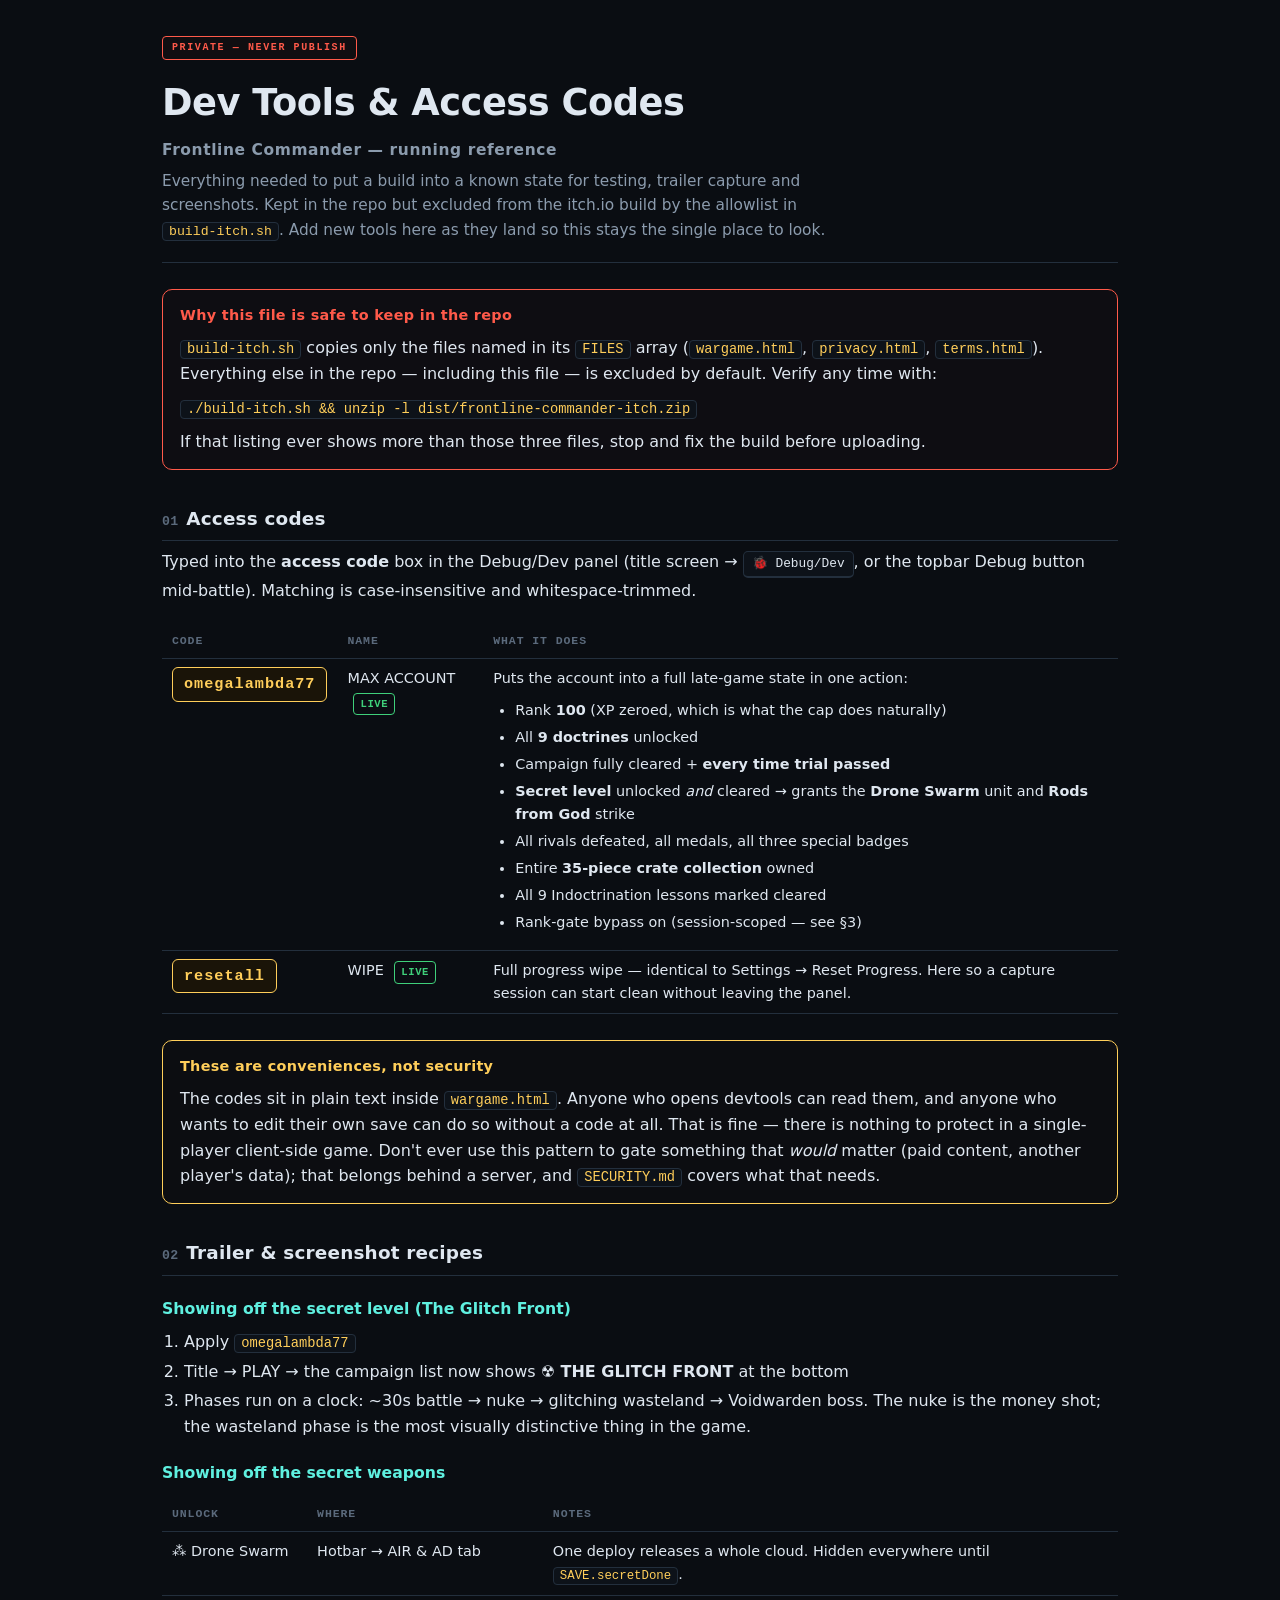
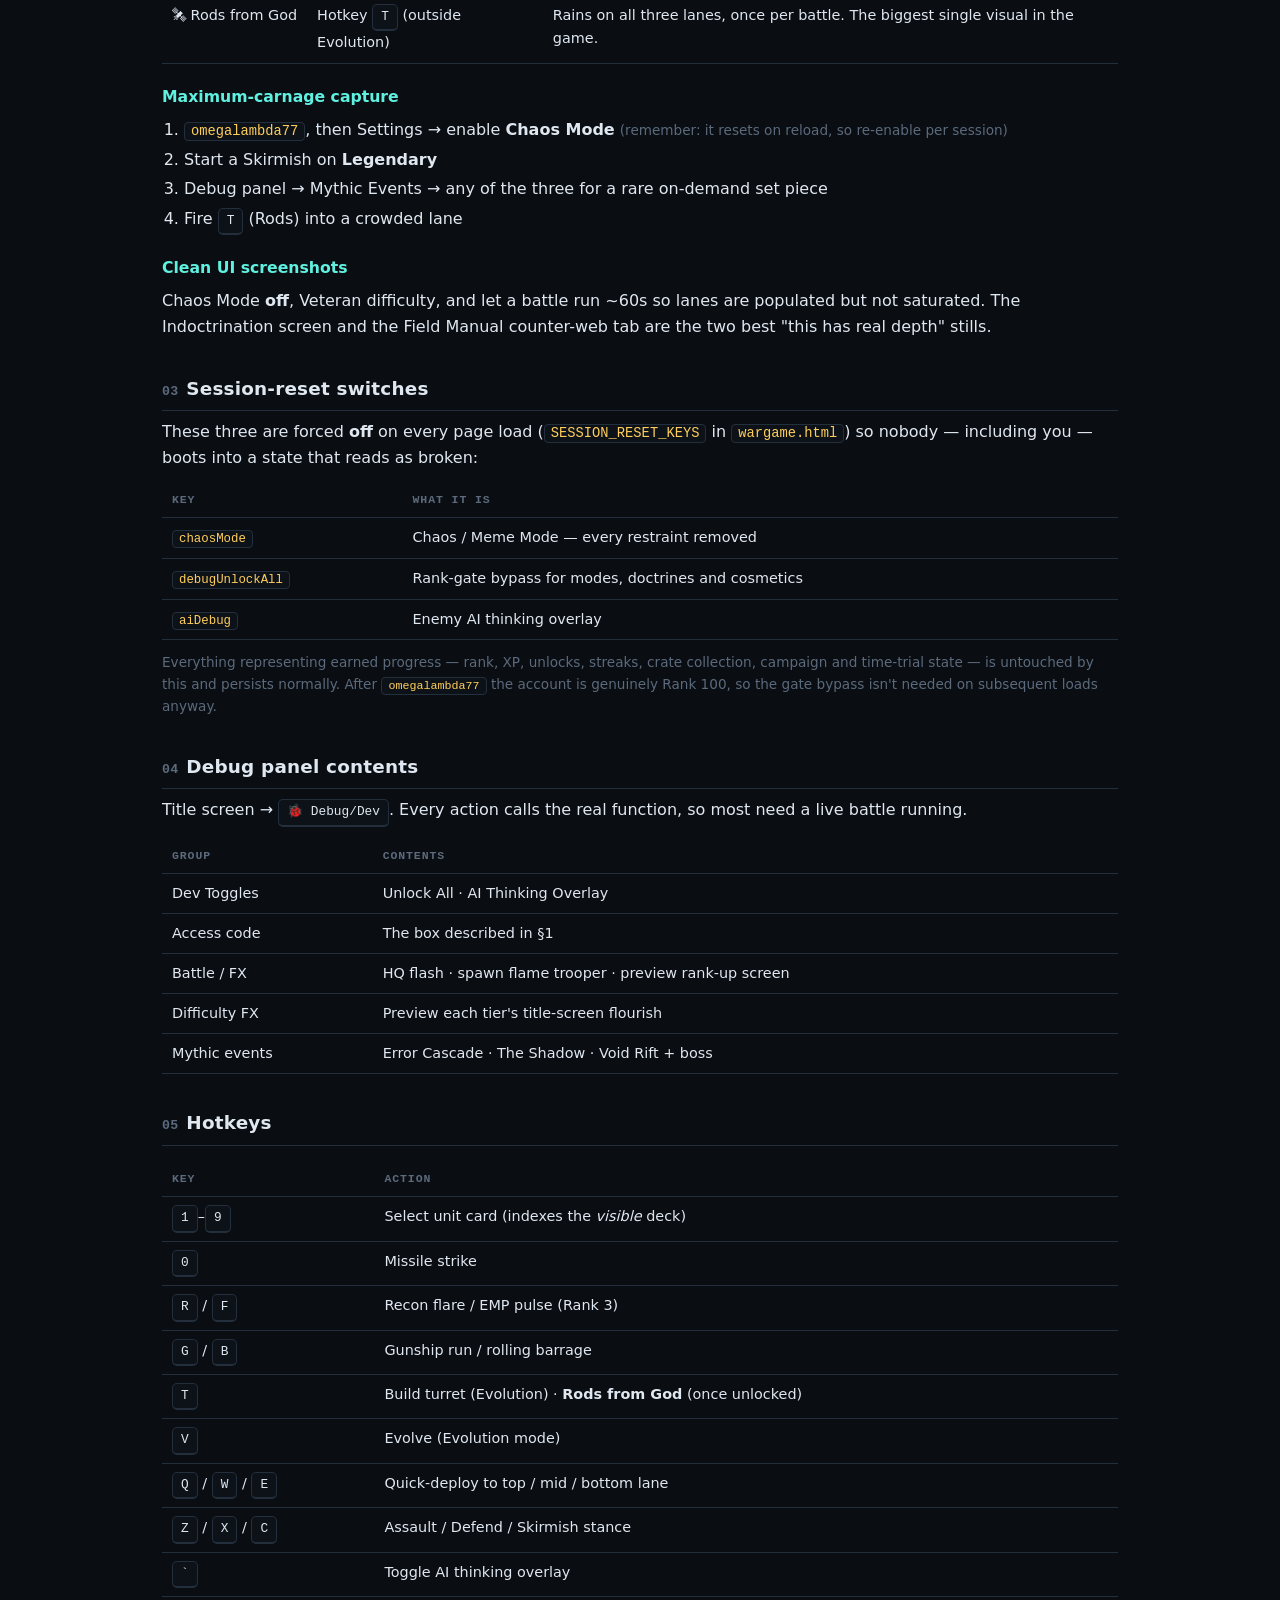
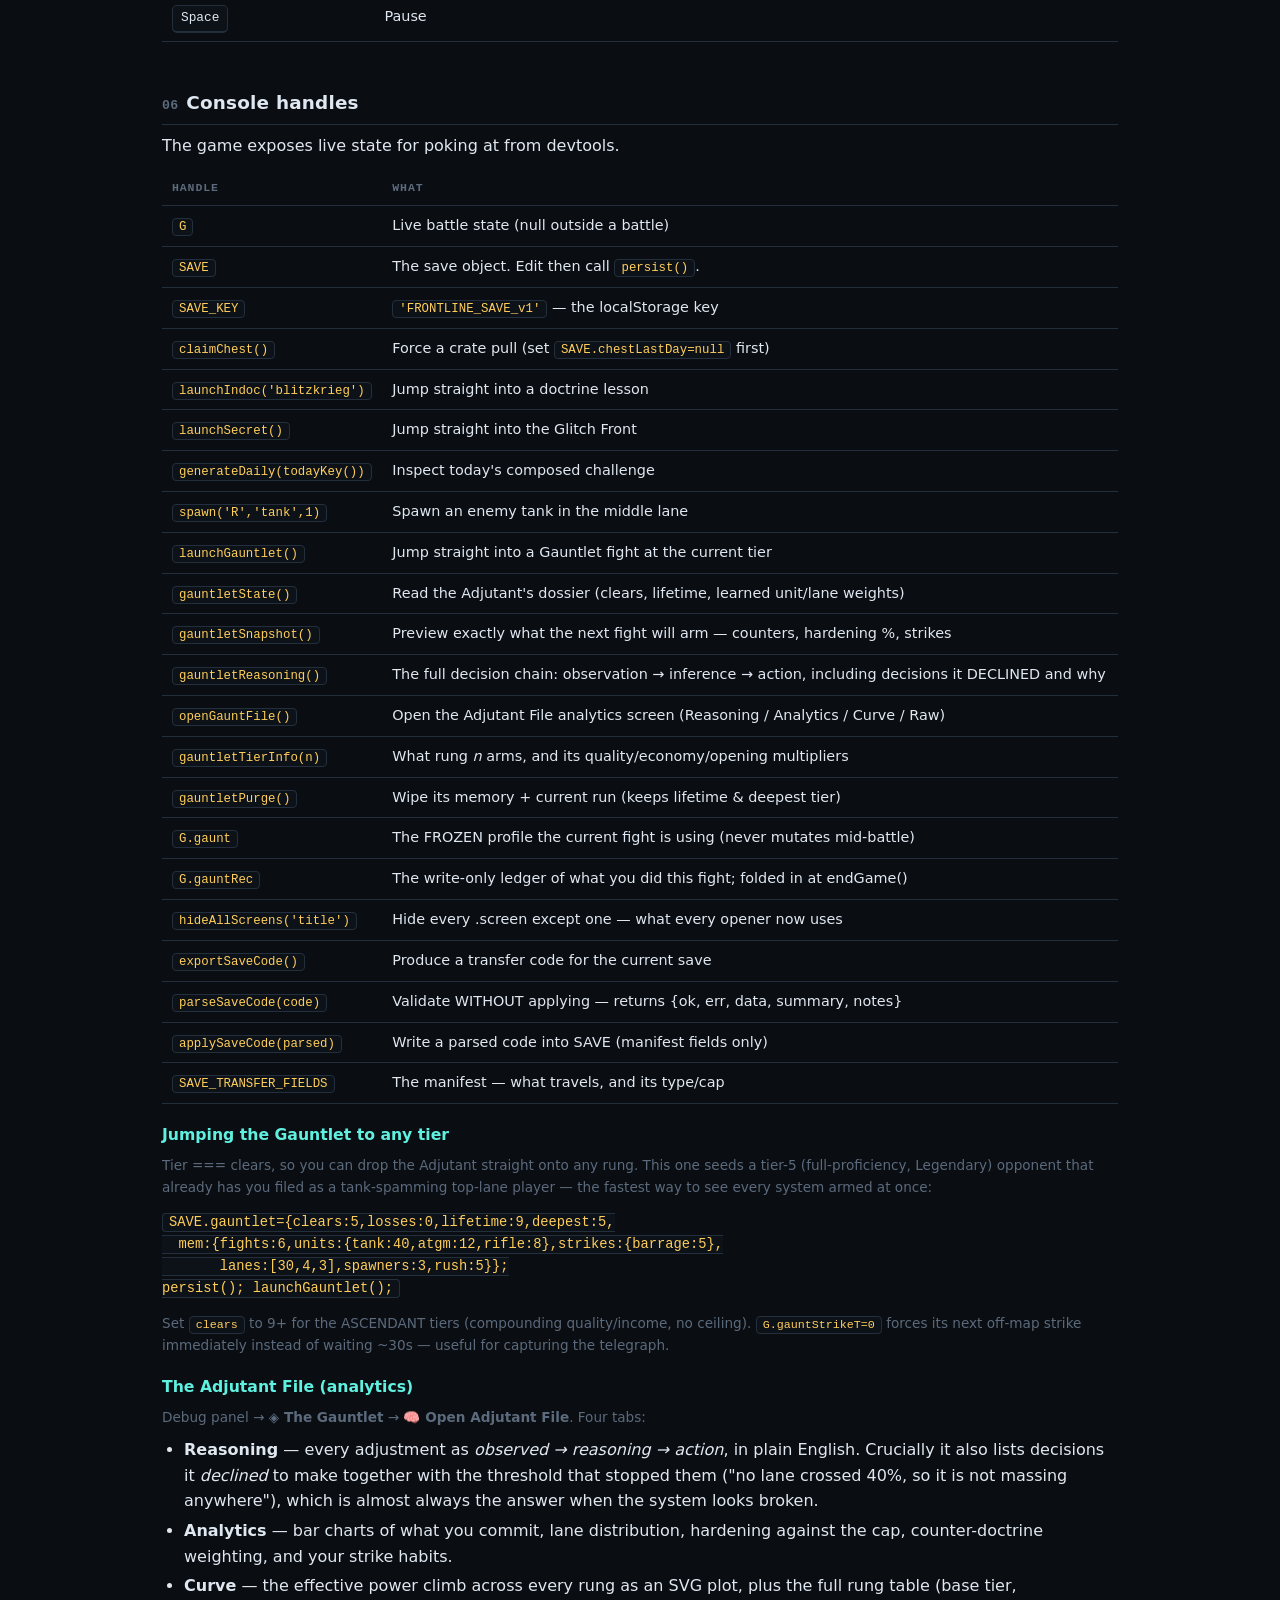
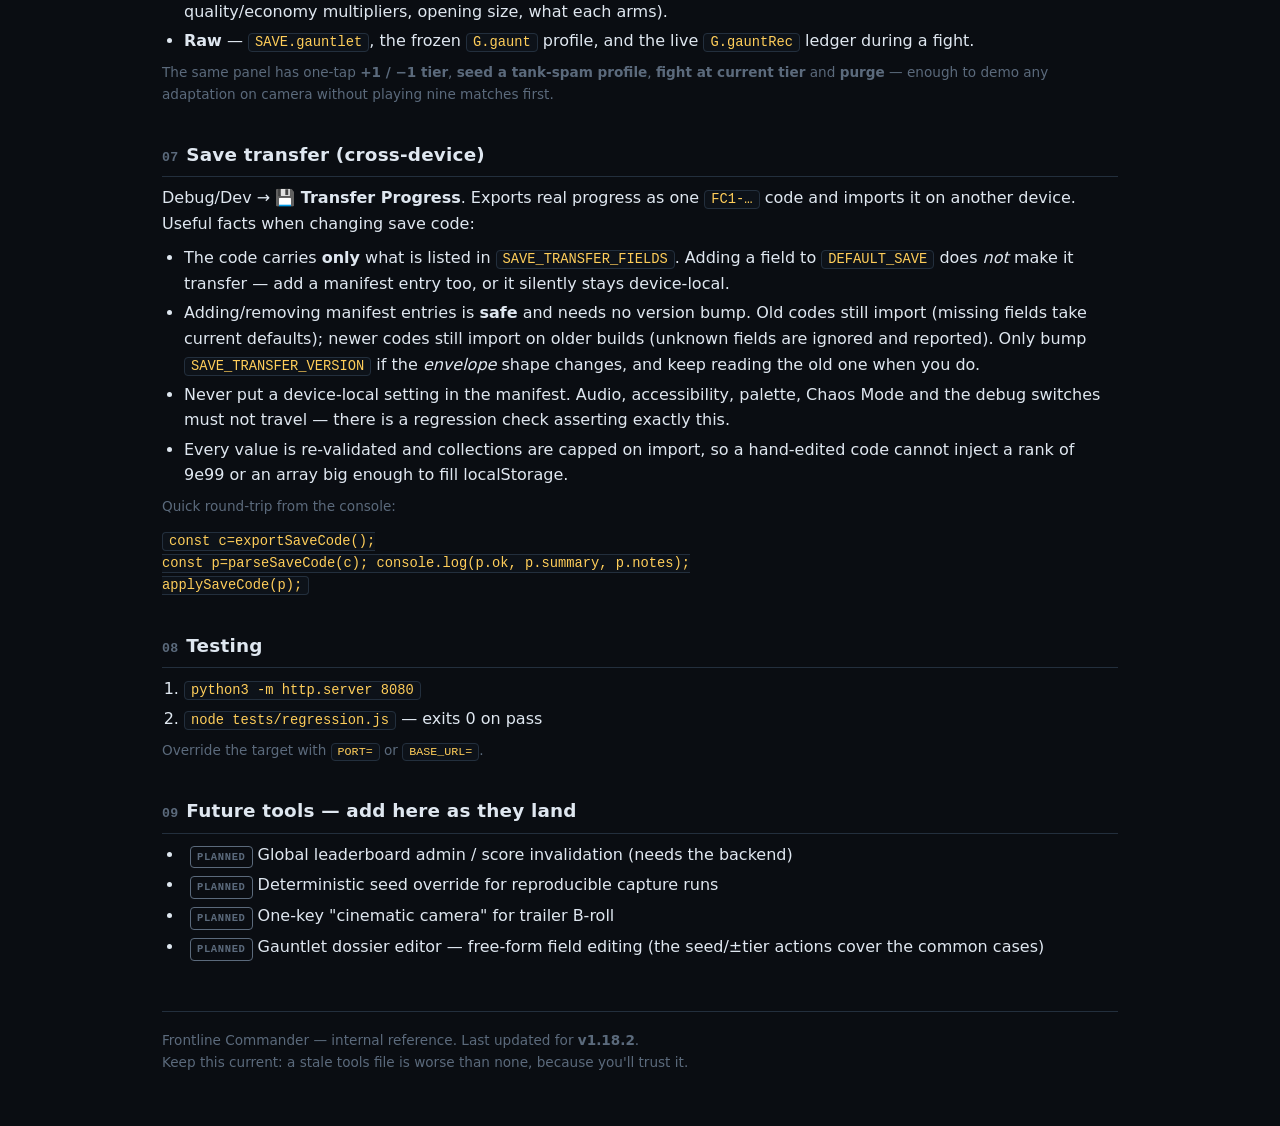
==== commit 77cabf50: "v1.18.2: cross-device save transfer, No Luck, cutscene master switch SAVE TRANSFER. Progress lives i" ====
--- a/DEV_TOOLS.html
+++ b/DEV_TOOLS.html
@@ -234,6 +234,10 @@
   <tr><td><code>G.gaunt</code></td><td>The FROZEN profile the current fight is using (never mutates mid-battle)</td></tr>
   <tr><td><code>G.gauntRec</code></td><td>The write-only ledger of what you did this fight; folded in at endGame()</td></tr>
   <tr><td><code>hideAllScreens('title')</code></td><td>Hide every .screen except one — what every opener now uses</td></tr>
+  <tr><td><code>exportSaveCode()</code></td><td>Produce a transfer code for the current save</td></tr>
+  <tr><td><code>parseSaveCode(code)</code></td><td>Validate WITHOUT applying — returns {ok, err, data, summary, notes}</td></tr>
+  <tr><td><code>applySaveCode(parsed)</code></td><td>Write a parsed code into SAVE (manifest fields only)</td></tr>
+  <tr><td><code>SAVE_TRANSFER_FIELDS</code></td><td>The manifest — what travels, and its type/cap</td></tr>
 </table>
 
 <h3 style="margin-top:18px">Jumping the Gauntlet to any tier</h3>
@@ -266,14 +270,35 @@
 <strong>fight at current tier</strong> and <strong>purge</strong> — enough to demo any adaptation on camera
 without playing nine matches first.</p>
 
-<h2><span class="n">07</span>Testing</h2>
+<h2><span class="n">07</span>Save transfer (cross-device)</h2>
+<p>Debug/Dev &rarr; <strong>💾 Transfer Progress</strong>. Exports real progress as one
+<code>FC1-…</code> code and imports it on another device. Useful facts when changing save code:</p>
+<ul>
+  <li>The code carries <strong>only</strong> what is listed in <code>SAVE_TRANSFER_FIELDS</code>. Adding a
+      field to <code>DEFAULT_SAVE</code> does <em>not</em> make it transfer — add a manifest entry too, or
+      it silently stays device-local.</li>
+  <li>Adding/removing manifest entries is <strong>safe</strong> and needs no version bump. Old codes still
+      import (missing fields take current defaults); newer codes still import on older builds (unknown
+      fields are ignored and reported). Only bump <code>SAVE_TRANSFER_VERSION</code> if the <em>envelope</em>
+      shape changes, and keep reading the old one when you do.</li>
+  <li>Never put a device-local setting in the manifest. Audio, accessibility, palette, Chaos Mode and the
+      debug switches must not travel — there is a regression check asserting exactly this.</li>
+  <li>Every value is re-validated and collections are capped on import, so a hand-edited code cannot
+      inject a rank of 9e99 or an array big enough to fill localStorage.</li>
+</ul>
+<p class="muted">Quick round-trip from the console:</p>
+<pre><code>const c=exportSaveCode();
+const p=parseSaveCode(c); console.log(p.ok, p.summary, p.notes);
+applySaveCode(p);</code></pre>
+
+<h2><span class="n">08</span>Testing</h2>
 <ol>
   <li><code>python3 -m http.server 8080</code></li>
   <li><code>node tests/regression.js</code> — exits 0 on pass</li>
 </ol>
 <p class="muted">Override the target with <code>PORT=</code> or <code>BASE_URL=</code>.</p>
 
-<h2><span class="n">08</span>Future tools — add here as they land</h2>
+<h2><span class="n">09</span>Future tools — add here as they land</h2>
 <ul>
   <li><span class="tag planned">planned</span> Global leaderboard admin / score invalidation (needs the backend)</li>
   <li><span class="tag planned">planned</span> Deterministic seed override for reproducible capture runs</li>
@@ -282,7 +307,7 @@
 </ul>
 
 <footer>
-  Frontline Commander — internal reference. Last updated for <strong>v1.18.1</strong>.<br>
+  Frontline Commander — internal reference. Last updated for <strong>v1.18.2</strong>.<br>
   Keep this current: a stale tools file is worse than none, because you'll trust it.
 </footer>
 
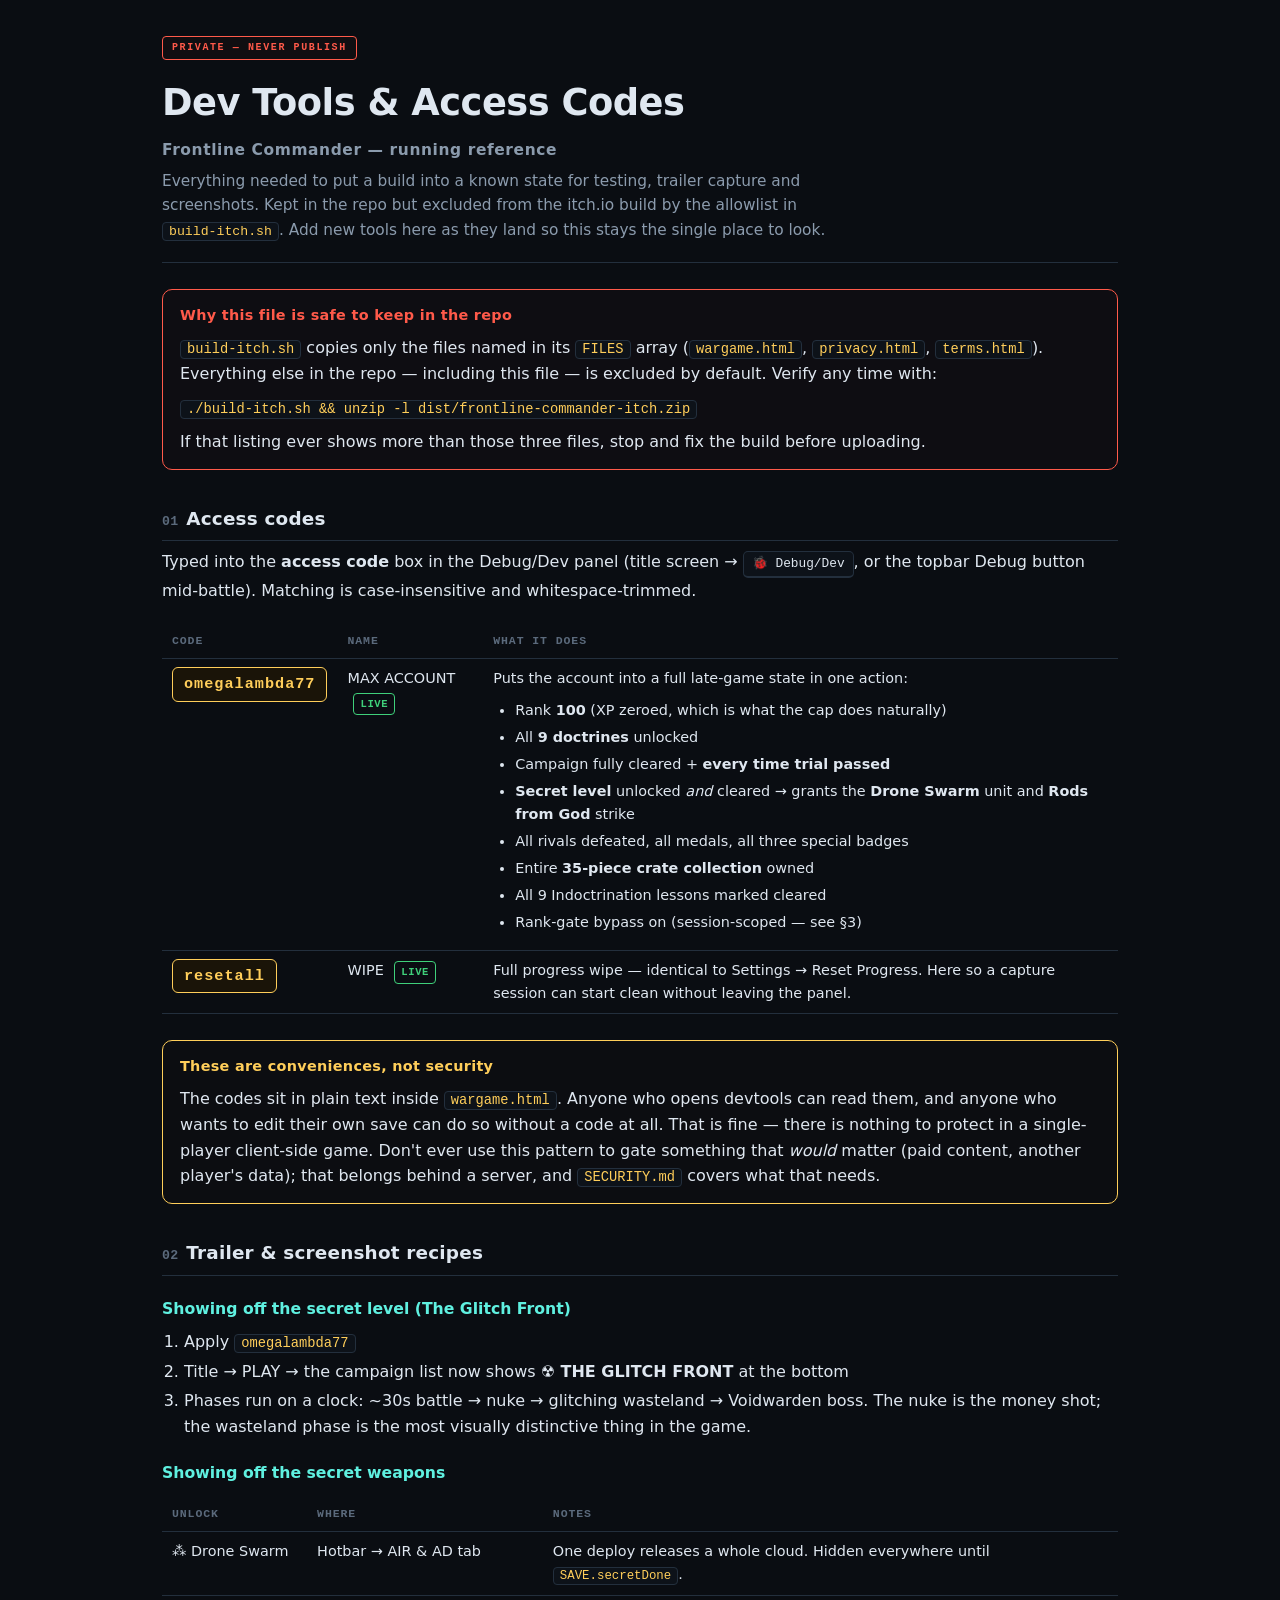
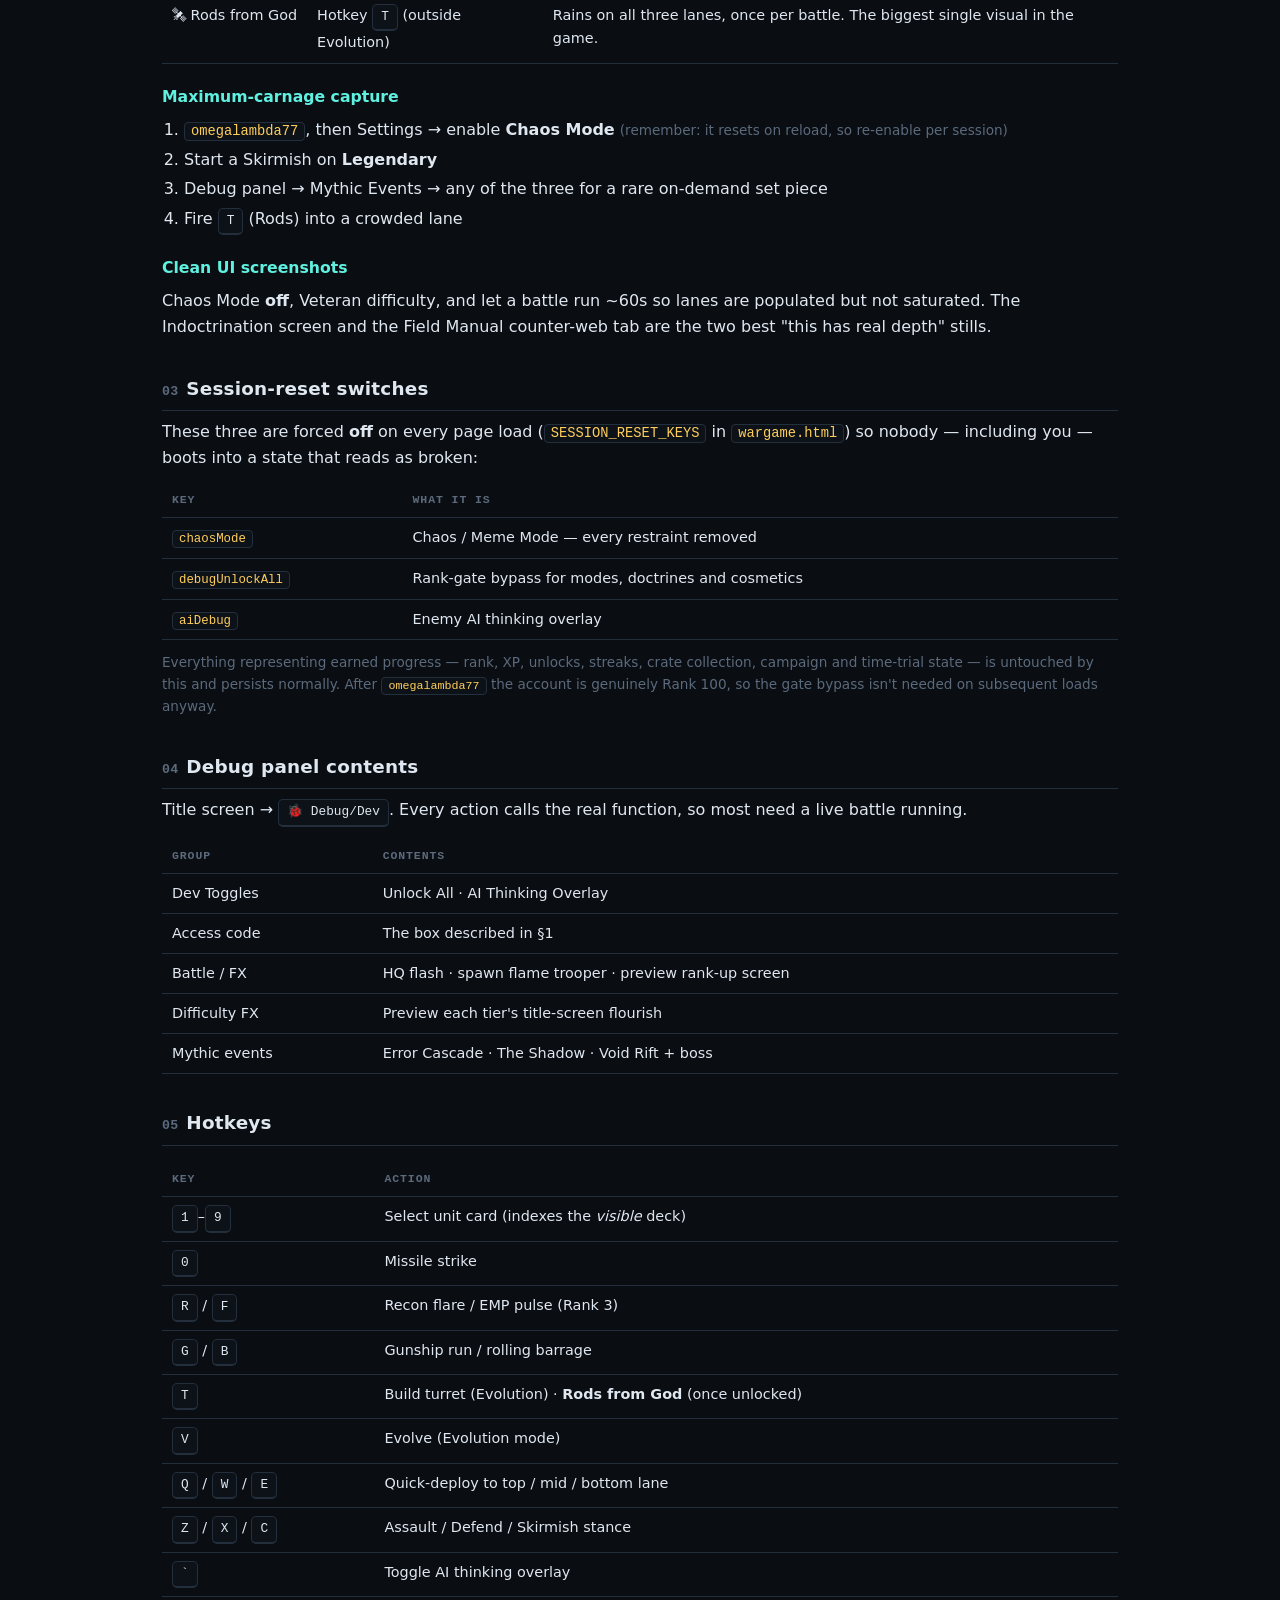
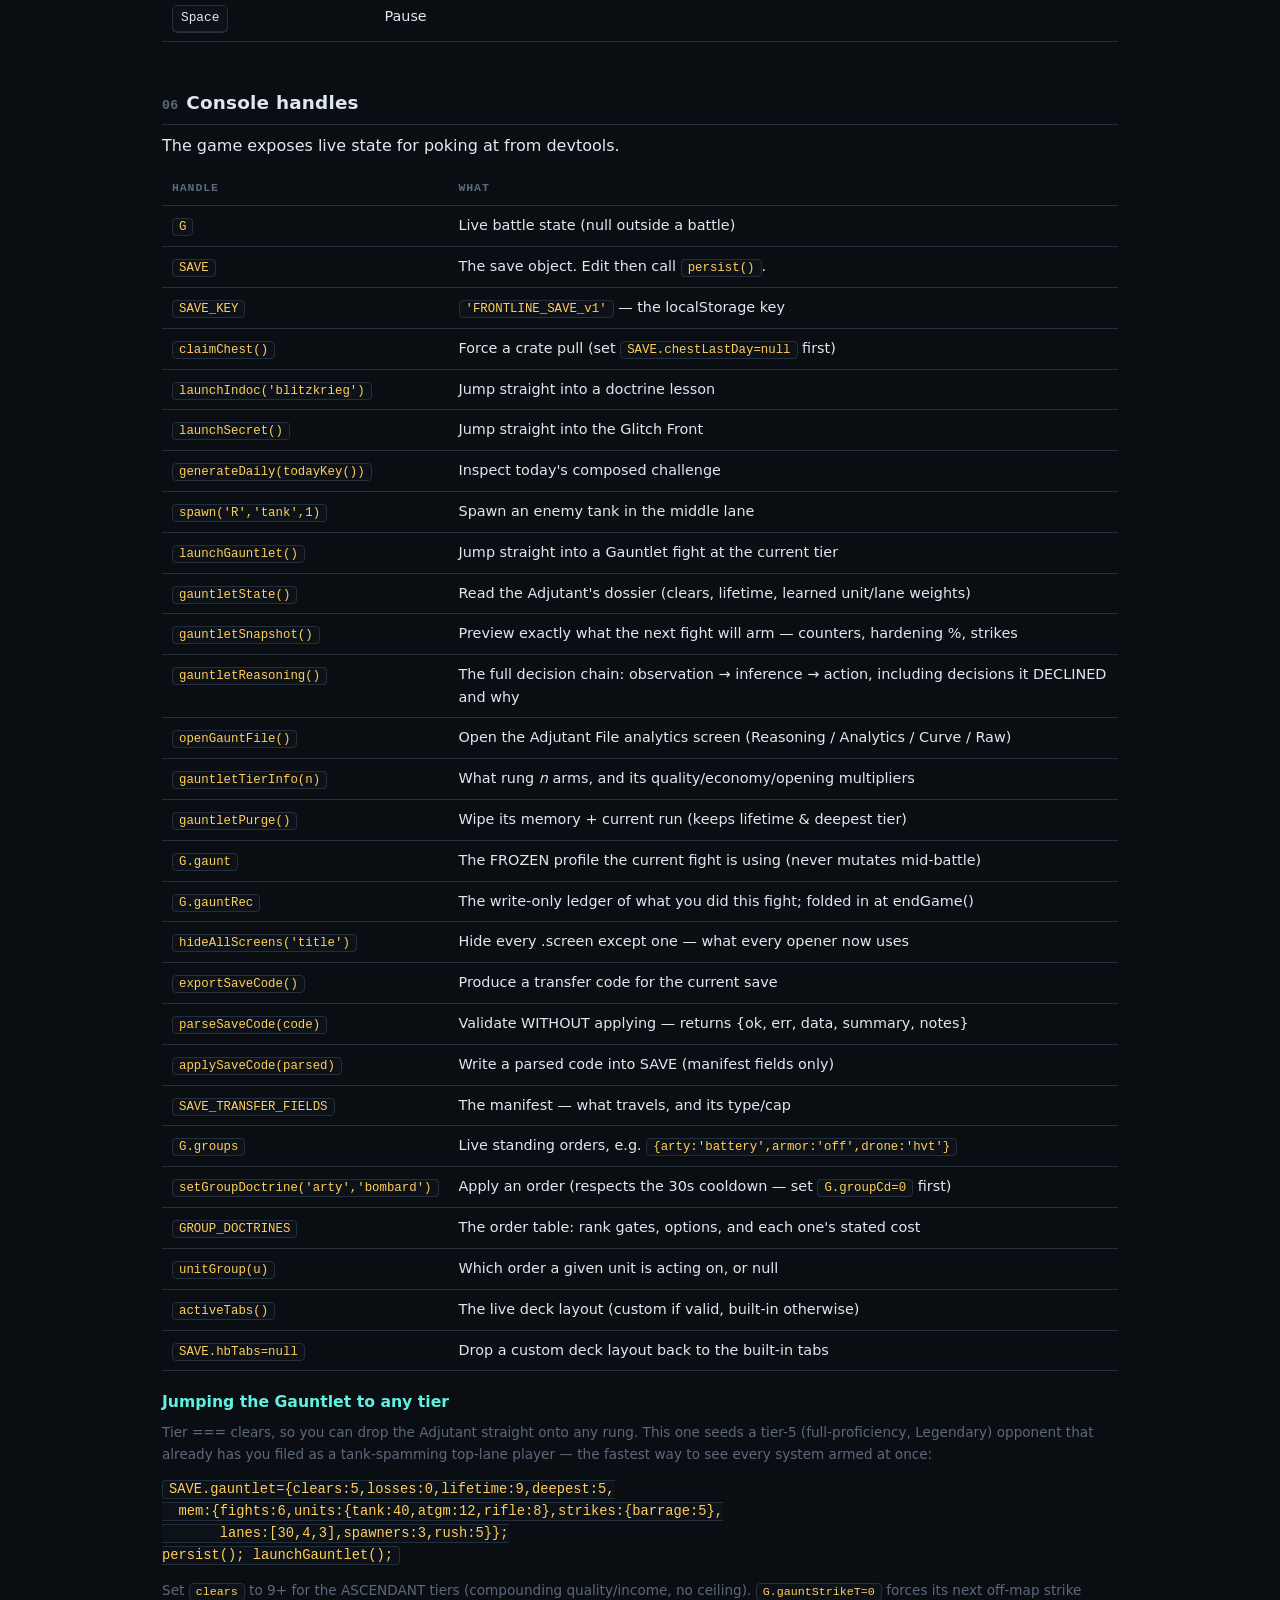
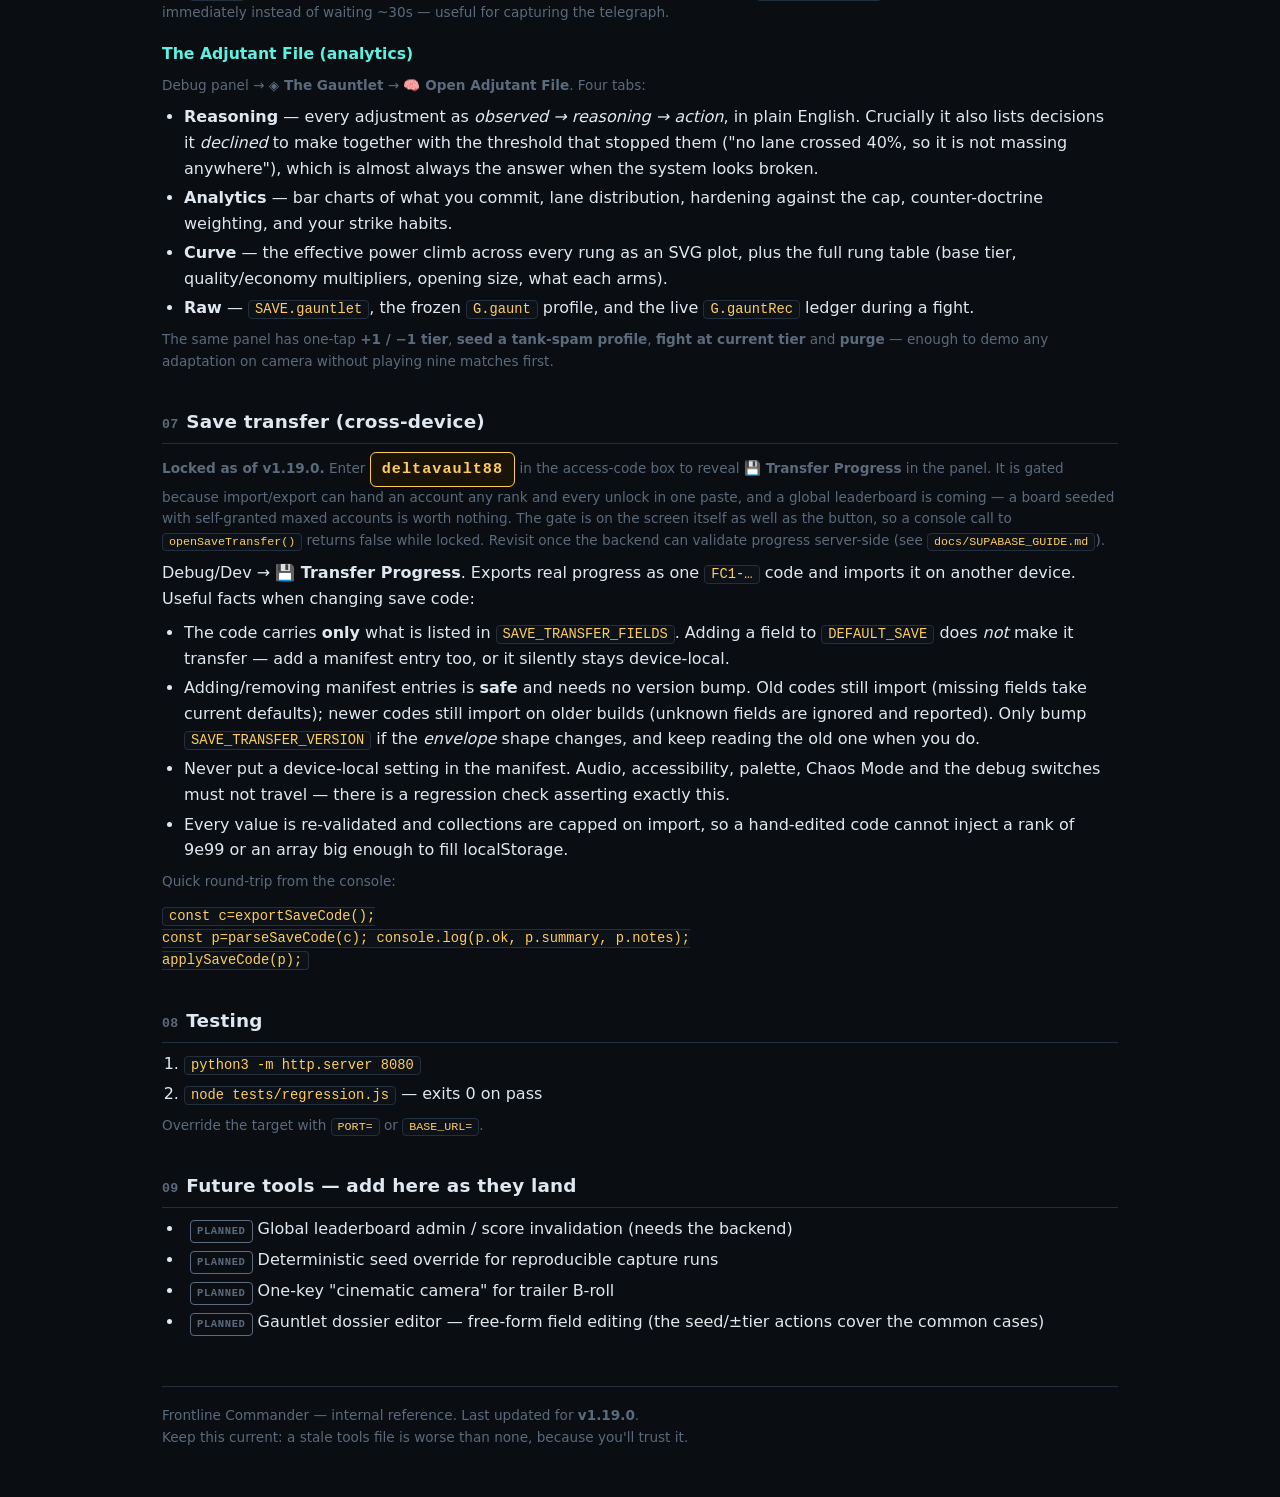
==== commit a27a1190: "v1.19.0: standing orders per arm, custom deck layouts, transfer lock STANDING ORDERS. A new ORDERS r" ====
--- a/DEV_TOOLS.html
+++ b/DEV_TOOLS.html
@@ -238,6 +238,12 @@
   <tr><td><code>parseSaveCode(code)</code></td><td>Validate WITHOUT applying — returns {ok, err, data, summary, notes}</td></tr>
   <tr><td><code>applySaveCode(parsed)</code></td><td>Write a parsed code into SAVE (manifest fields only)</td></tr>
   <tr><td><code>SAVE_TRANSFER_FIELDS</code></td><td>The manifest — what travels, and its type/cap</td></tr>
+  <tr><td><code>G.groups</code></td><td>Live standing orders, e.g. <code>{arty:'battery',armor:'off',drone:'hvt'}</code></td></tr>
+  <tr><td><code>setGroupDoctrine('arty','bombard')</code></td><td>Apply an order (respects the 30s cooldown — set <code>G.groupCd=0</code> first)</td></tr>
+  <tr><td><code>GROUP_DOCTRINES</code></td><td>The order table: rank gates, options, and each one's stated cost</td></tr>
+  <tr><td><code>unitGroup(u)</code></td><td>Which order a given unit is acting on, or null</td></tr>
+  <tr><td><code>activeTabs()</code></td><td>The live deck layout (custom if valid, built-in otherwise)</td></tr>
+  <tr><td><code>SAVE.hbTabs=null</code></td><td>Drop a custom deck layout back to the built-in tabs</td></tr>
 </table>
 
 <h3 style="margin-top:18px">Jumping the Gauntlet to any tier</h3>
@@ -271,6 +277,12 @@
 without playing nine matches first.</p>
 
 <h2><span class="n">07</span>Save transfer (cross-device)</h2>
+<p class="muted"><strong>Locked as of v1.19.0.</strong> Enter <span class="code-chip">deltavault88</span>
+in the access-code box to reveal <strong>💾 Transfer Progress</strong> in the panel. It is gated because
+import/export can hand an account any rank and every unlock in one paste, and a global leaderboard is
+coming — a board seeded with self-granted maxed accounts is worth nothing. The gate is on the screen
+itself as well as the button, so a console call to <code>openSaveTransfer()</code> returns false while
+locked. Revisit once the backend can validate progress server-side (see <code>docs/SUPABASE_GUIDE.md</code>).</p>
 <p>Debug/Dev &rarr; <strong>💾 Transfer Progress</strong>. Exports real progress as one
 <code>FC1-…</code> code and imports it on another device. Useful facts when changing save code:</p>
 <ul>
@@ -307,7 +319,7 @@
 </ul>
 
 <footer>
-  Frontline Commander — internal reference. Last updated for <strong>v1.18.2</strong>.<br>
+  Frontline Commander — internal reference. Last updated for <strong>v1.19.0</strong>.<br>
   Keep this current: a stale tools file is worse than none, because you'll trust it.
 </footer>
 
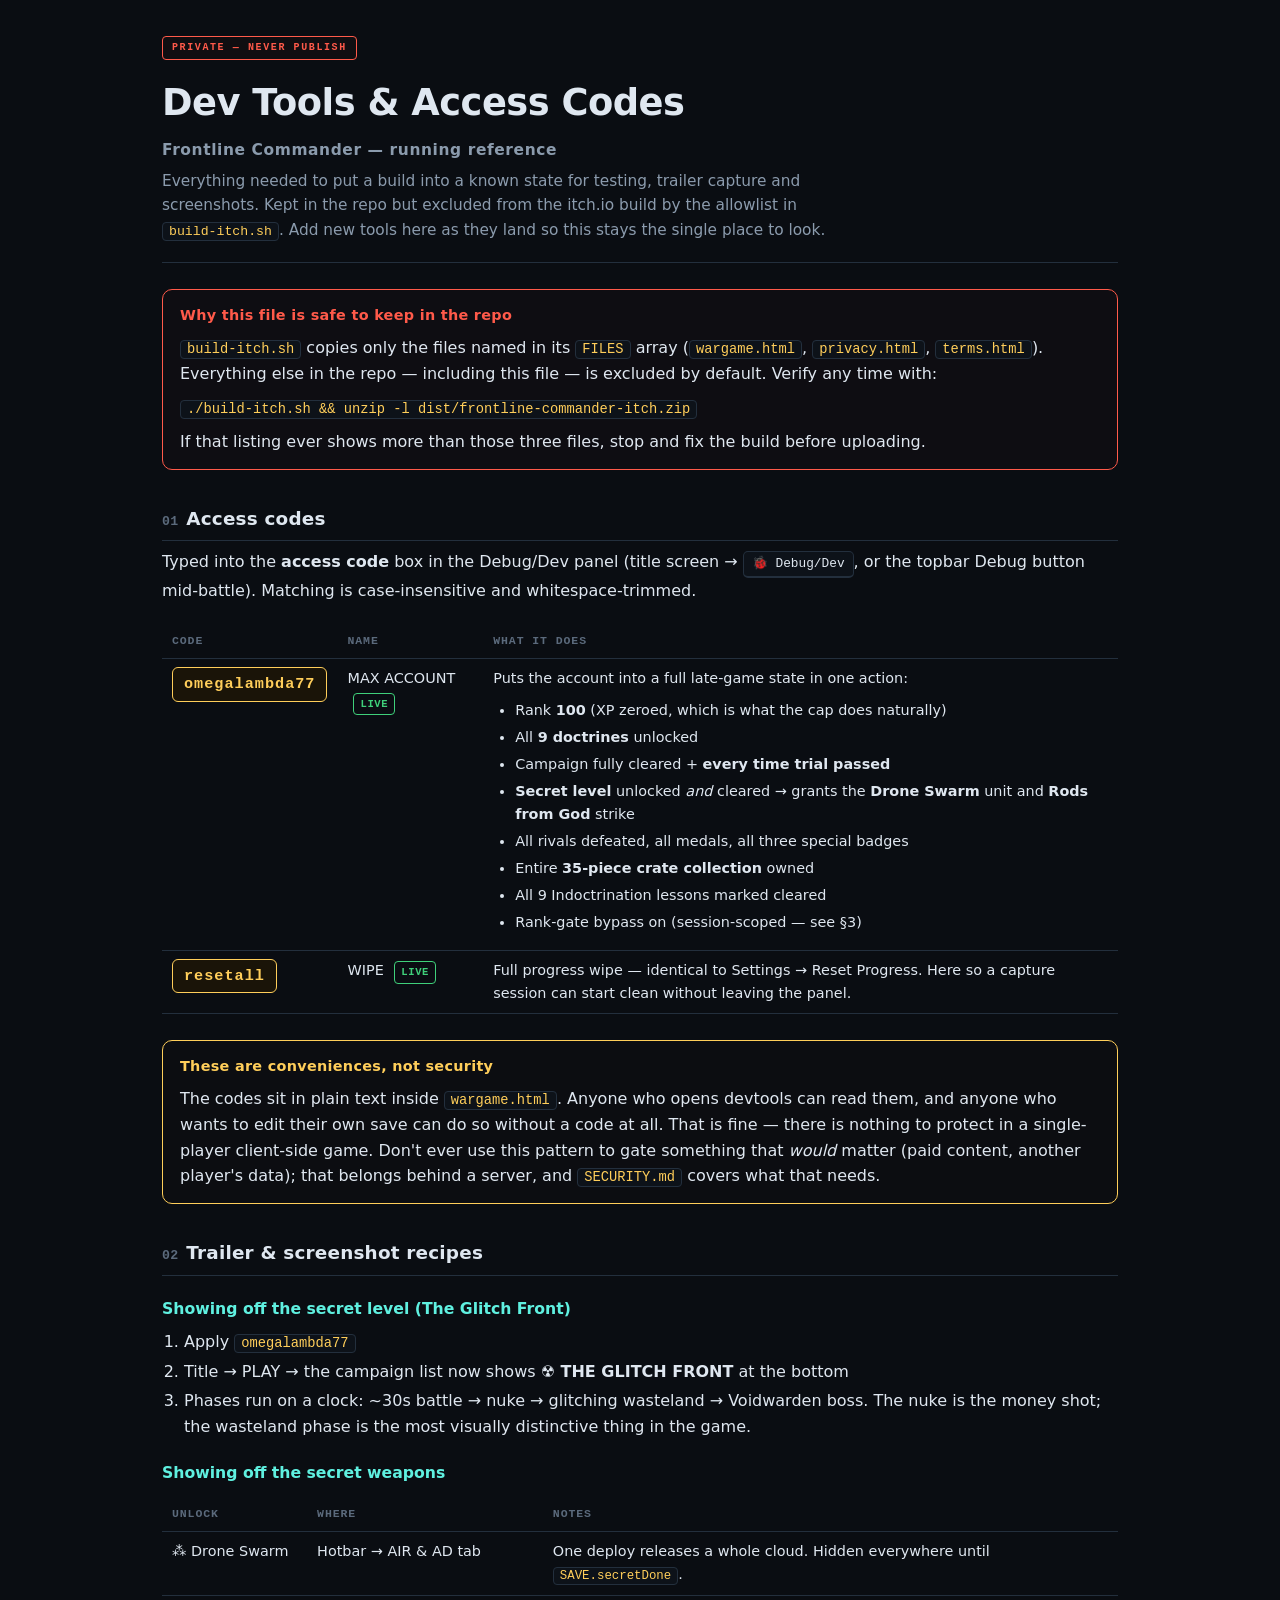
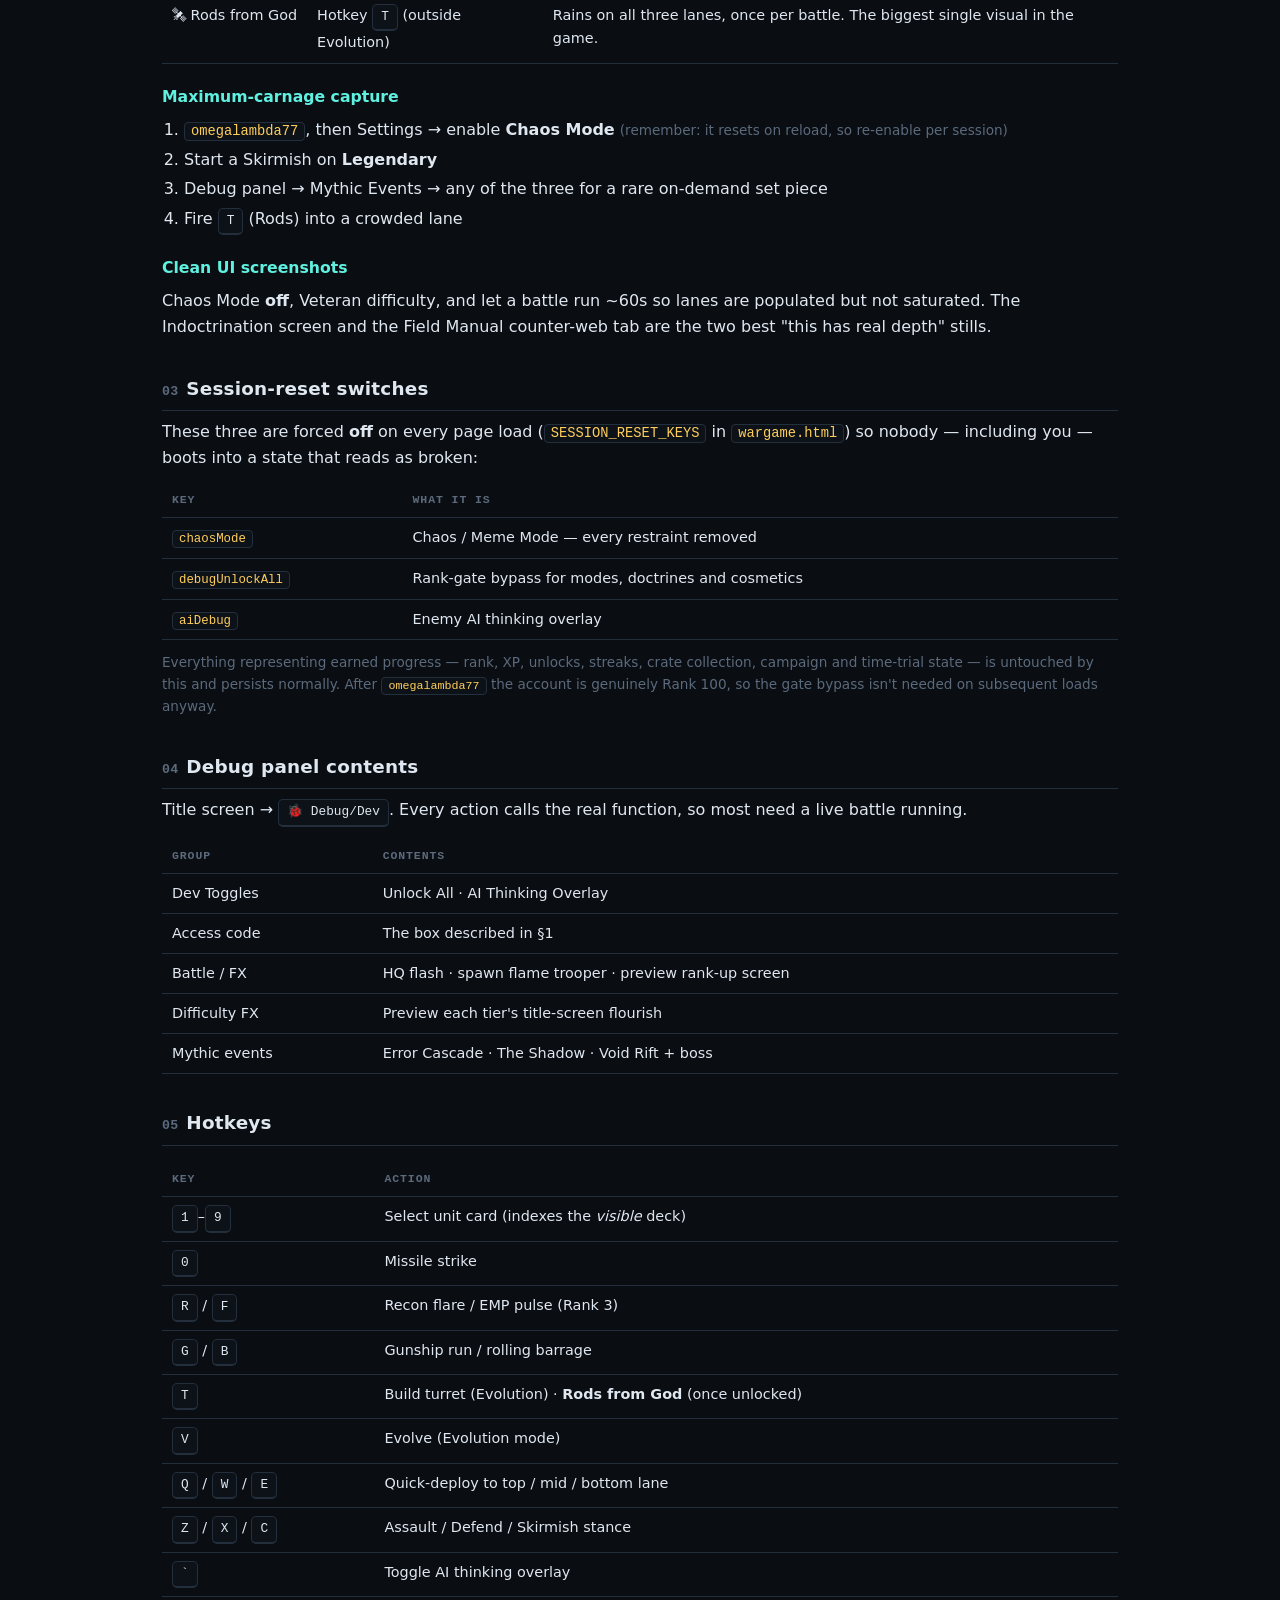
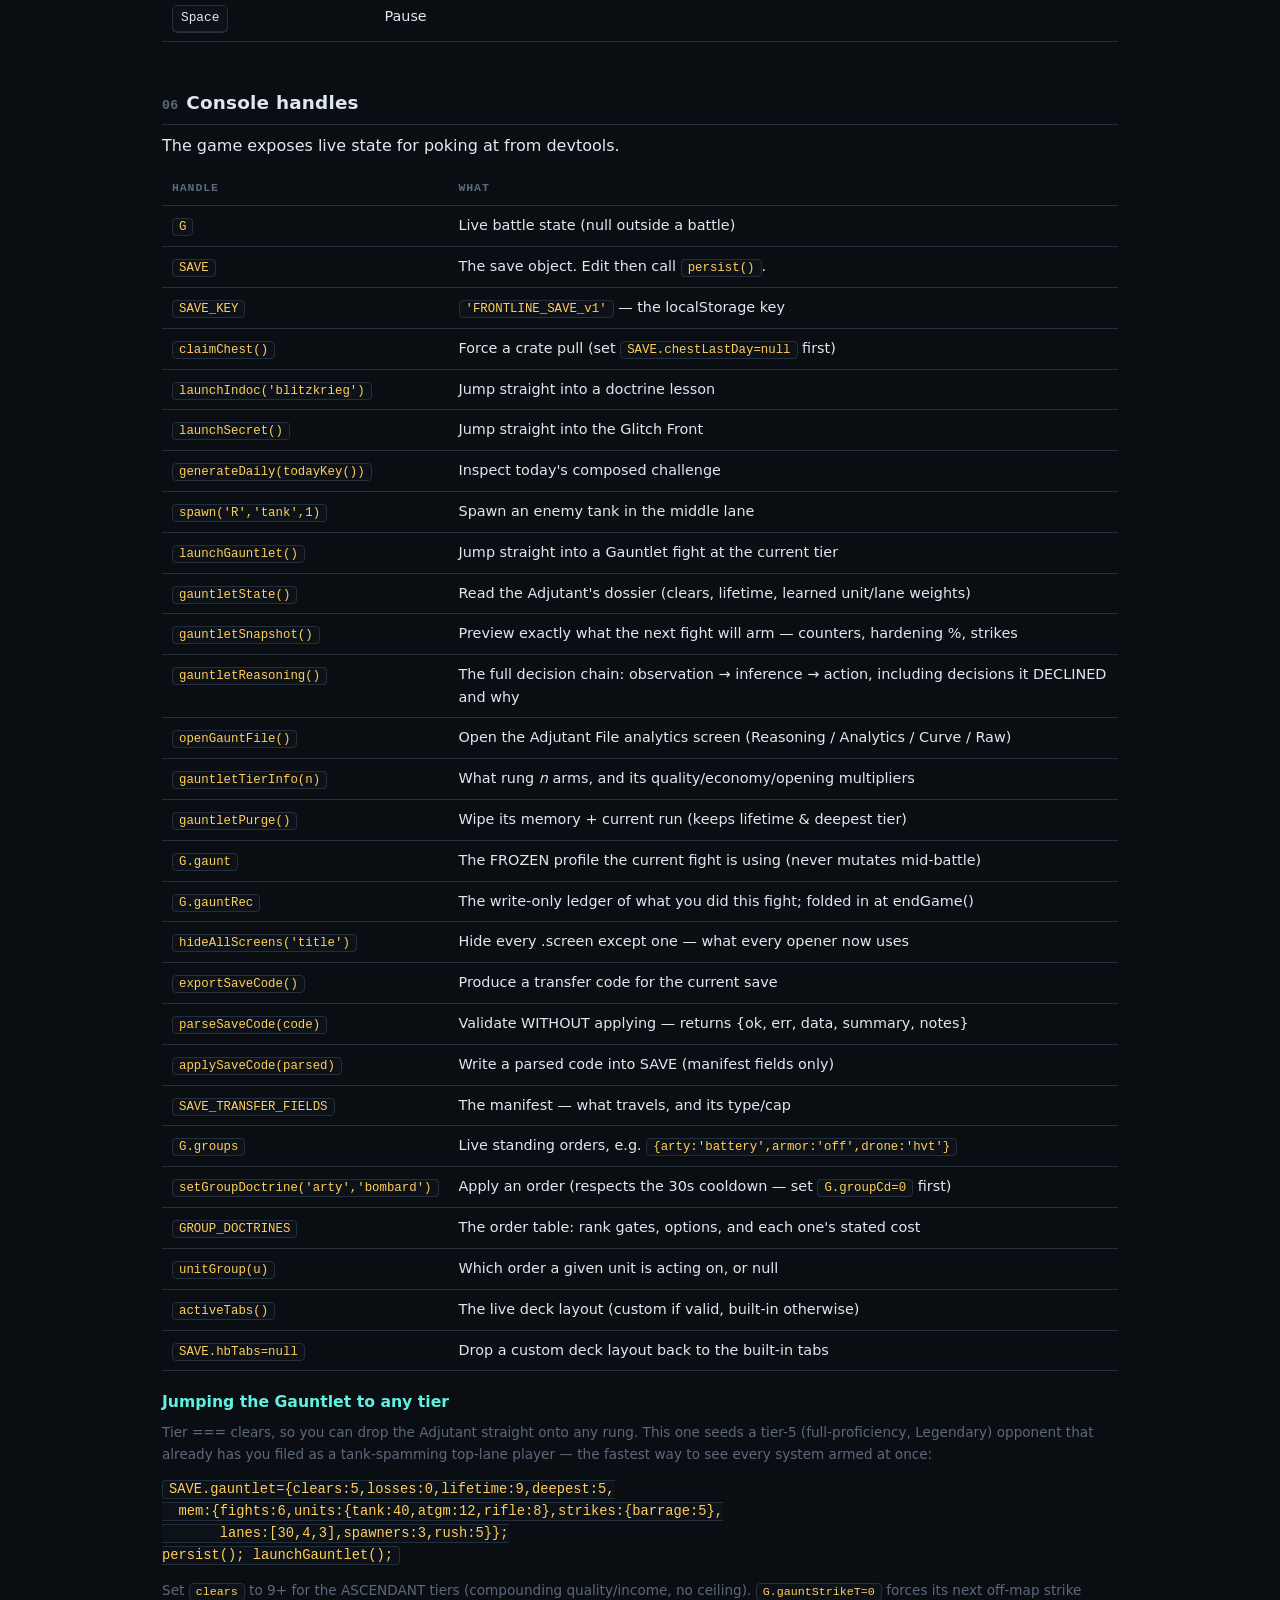
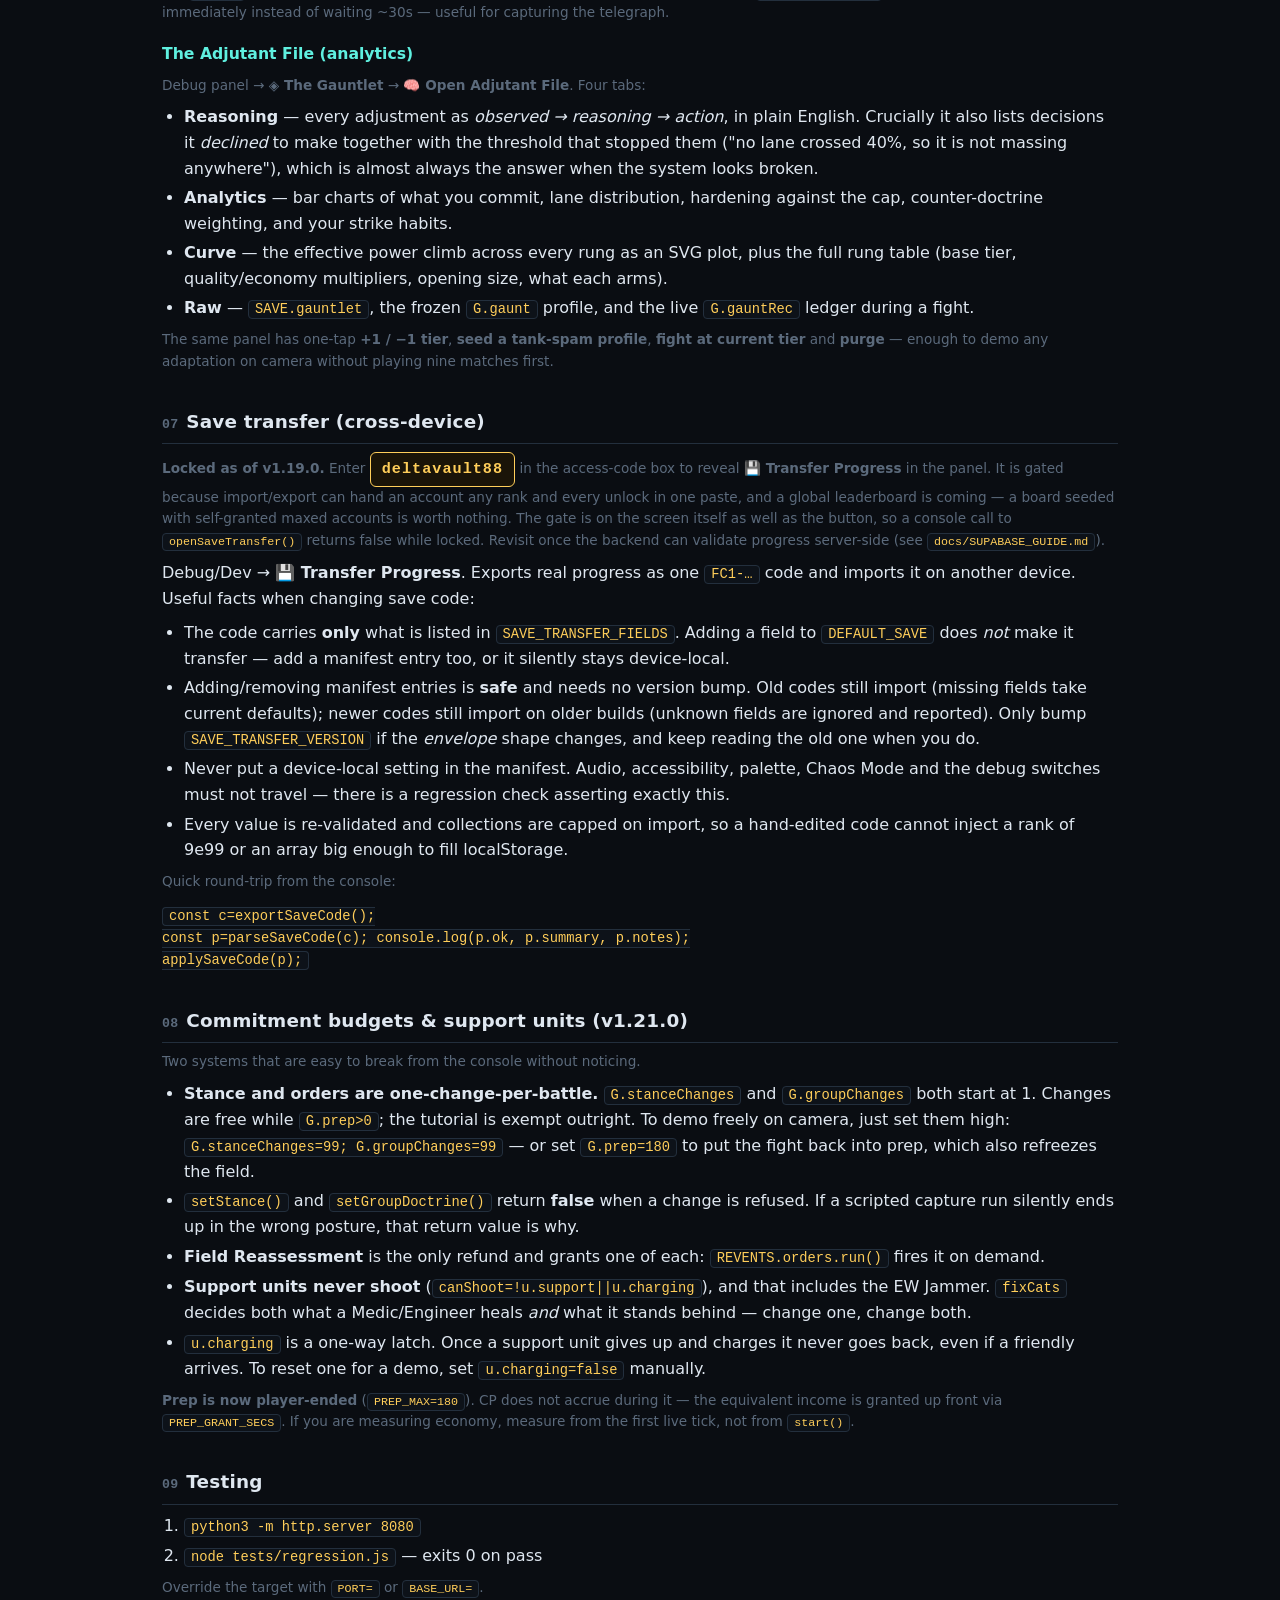
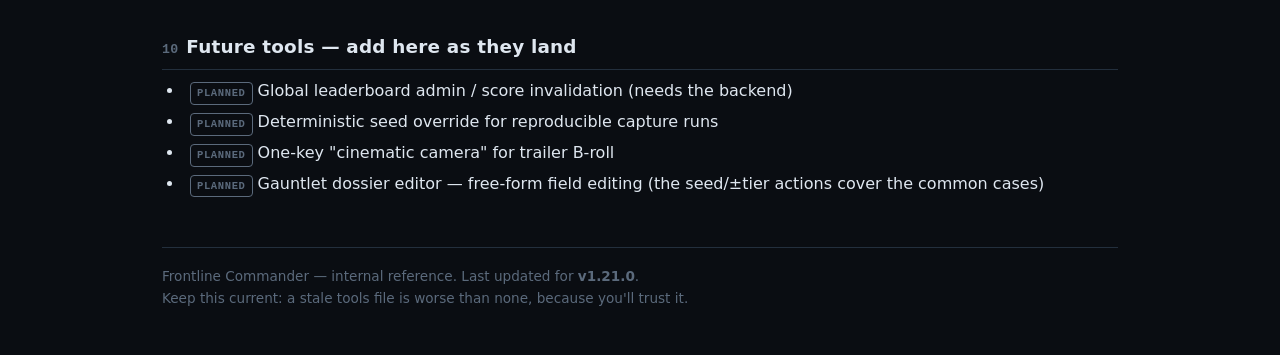
==== commit f0712adb: "v1.21.0: player-ended prep, stance/order commitments, Medic-Engineer split, Legendary+ Prep phase   " ====
--- a/DEV_TOOLS.html
+++ b/DEV_TOOLS.html
@@ -303,14 +303,38 @@
 const p=parseSaveCode(c); console.log(p.ok, p.summary, p.notes);
 applySaveCode(p);</code></pre>
 
-<h2><span class="n">08</span>Testing</h2>
+<h2><span class="n">08</span>Commitment budgets &amp; support units (v1.21.0)</h2>
+<p class="muted">Two systems that are easy to break from the console without noticing.</p>
+<ul>
+  <li><strong>Stance and orders are one-change-per-battle.</strong> <code>G.stanceChanges</code> and
+      <code>G.groupChanges</code> both start at 1. Changes are free while <code>G.prep&gt;0</code>; the
+      tutorial is exempt outright. To demo freely on camera, just set them high:
+      <code>G.stanceChanges=99; G.groupChanges=99</code> — or set <code>G.prep=180</code> to put the
+      fight back into prep, which also refreezes the field.</li>
+  <li><code>setStance()</code> and <code>setGroupDoctrine()</code> return <strong>false</strong> when a
+      change is refused. If a scripted capture run silently ends up in the wrong posture, that return
+      value is why.</li>
+  <li><strong>Field Reassessment</strong> is the only refund and grants one of each:
+      <code>REVENTS.orders.run()</code> fires it on demand.</li>
+  <li><strong>Support units never shoot</strong> (<code>canShoot=!u.support||u.charging</code>), and that
+      includes the EW Jammer. <code>fixCats</code> decides both what a Medic/Engineer heals
+      <em>and</em> what it stands behind — change one, change both.</li>
+  <li><code>u.charging</code> is a one-way latch. Once a support unit gives up and charges it never goes
+      back, even if a friendly arrives. To reset one for a demo, set <code>u.charging=false</code>
+      manually.</li>
+</ul>
+<p class="muted"><strong>Prep is now player-ended</strong> (<code>PREP_MAX=180</code>). CP does not accrue
+during it — the equivalent income is granted up front via <code>PREP_GRANT_SECS</code>. If you are
+measuring economy, measure from the first live tick, not from <code>start()</code>.</p>
+
+<h2><span class="n">09</span>Testing</h2>
 <ol>
   <li><code>python3 -m http.server 8080</code></li>
   <li><code>node tests/regression.js</code> — exits 0 on pass</li>
 </ol>
 <p class="muted">Override the target with <code>PORT=</code> or <code>BASE_URL=</code>.</p>
 
-<h2><span class="n">09</span>Future tools — add here as they land</h2>
+<h2><span class="n">10</span>Future tools — add here as they land</h2>
 <ul>
   <li><span class="tag planned">planned</span> Global leaderboard admin / score invalidation (needs the backend)</li>
   <li><span class="tag planned">planned</span> Deterministic seed override for reproducible capture runs</li>
@@ -319,7 +343,7 @@
 </ul>
 
 <footer>
-  Frontline Commander — internal reference. Last updated for <strong>v1.19.0</strong>.<br>
+  Frontline Commander — internal reference. Last updated for <strong>v1.21.0</strong>.<br>
   Keep this current: a stale tools file is worse than none, because you'll trust it.
 </footer>
 
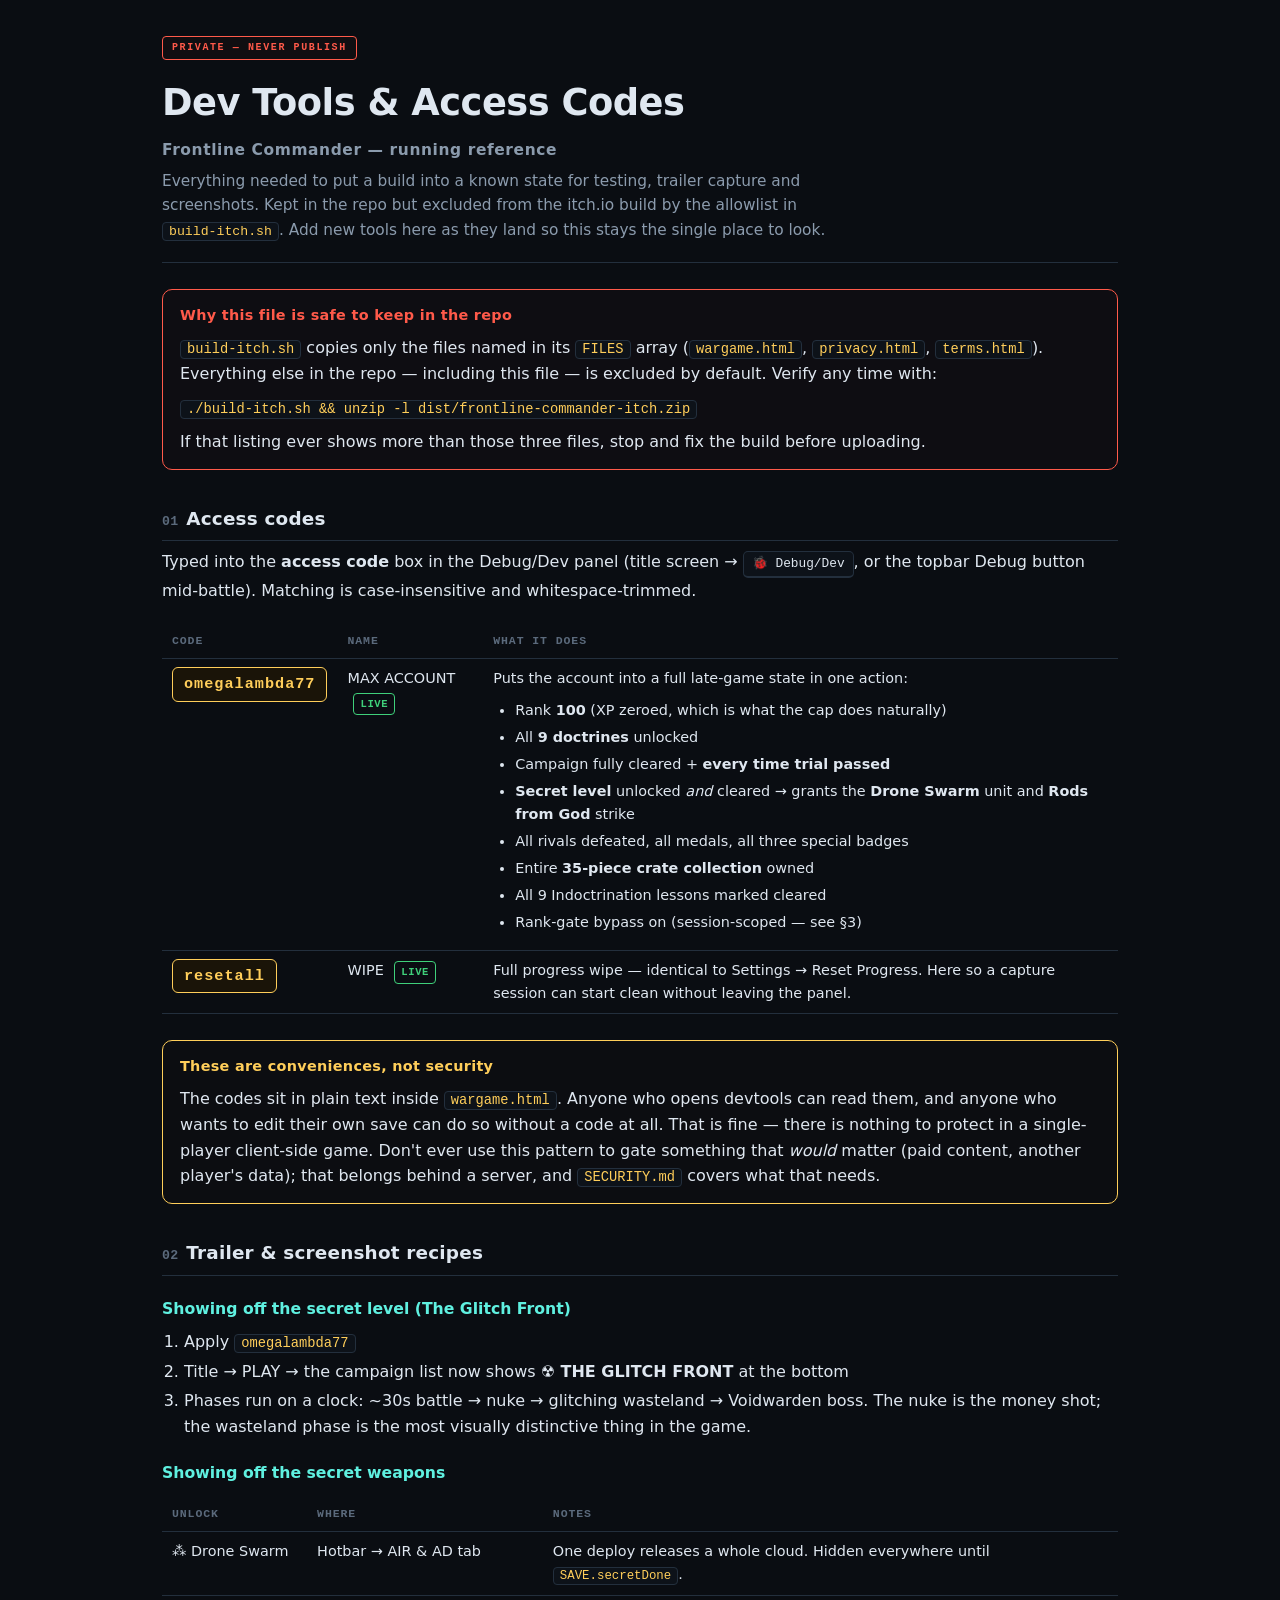
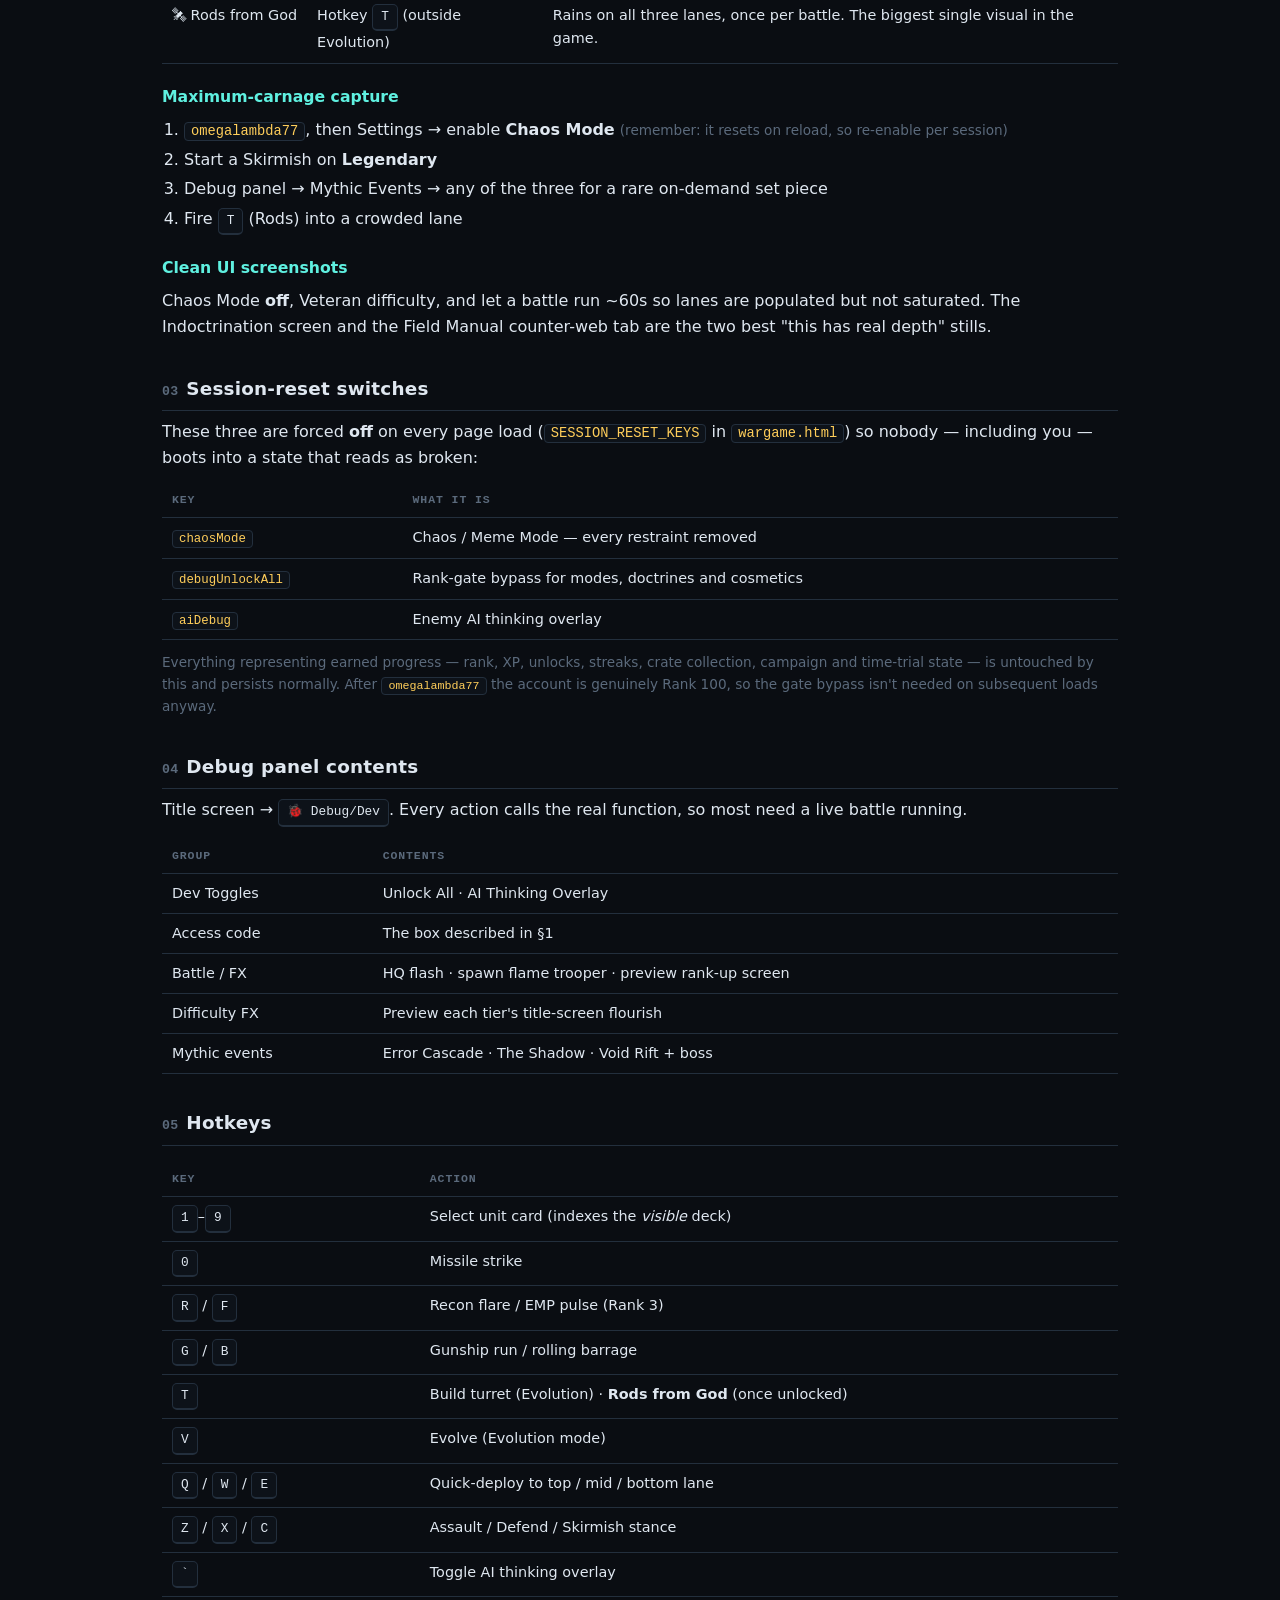
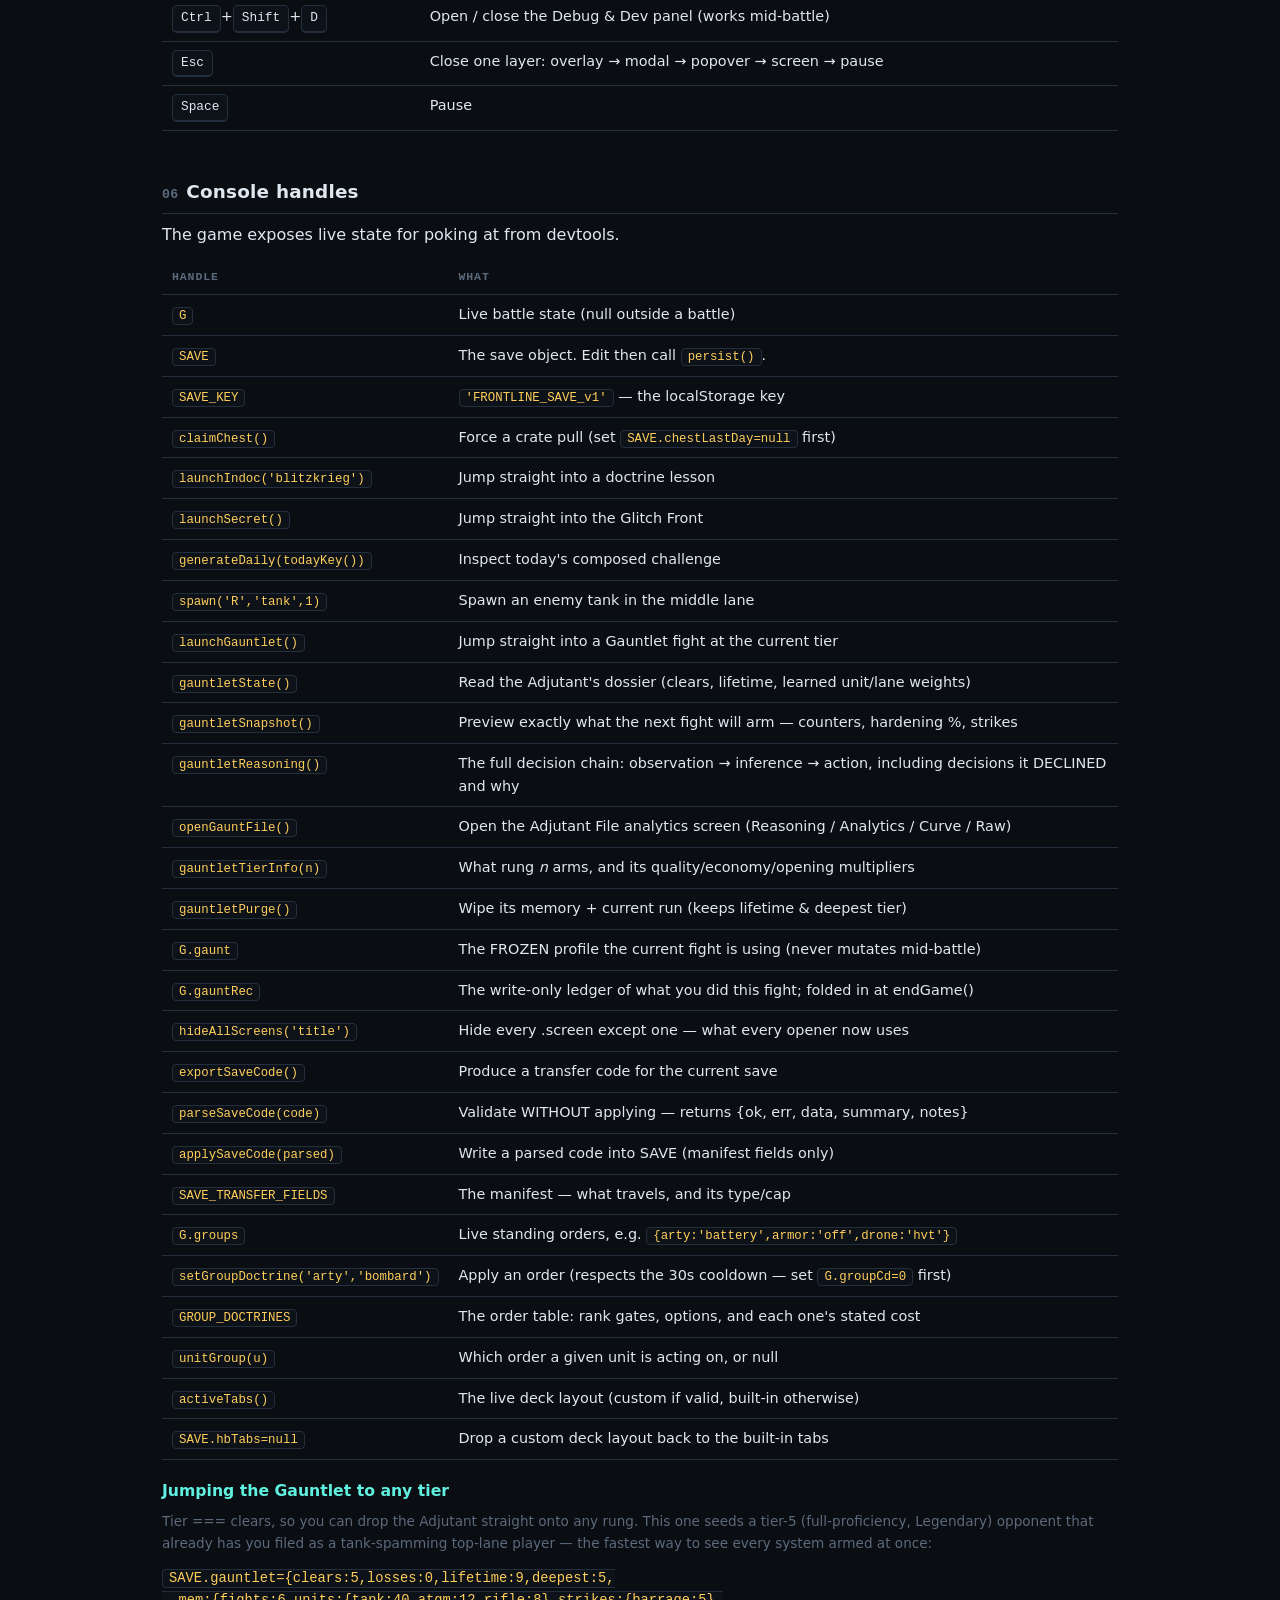
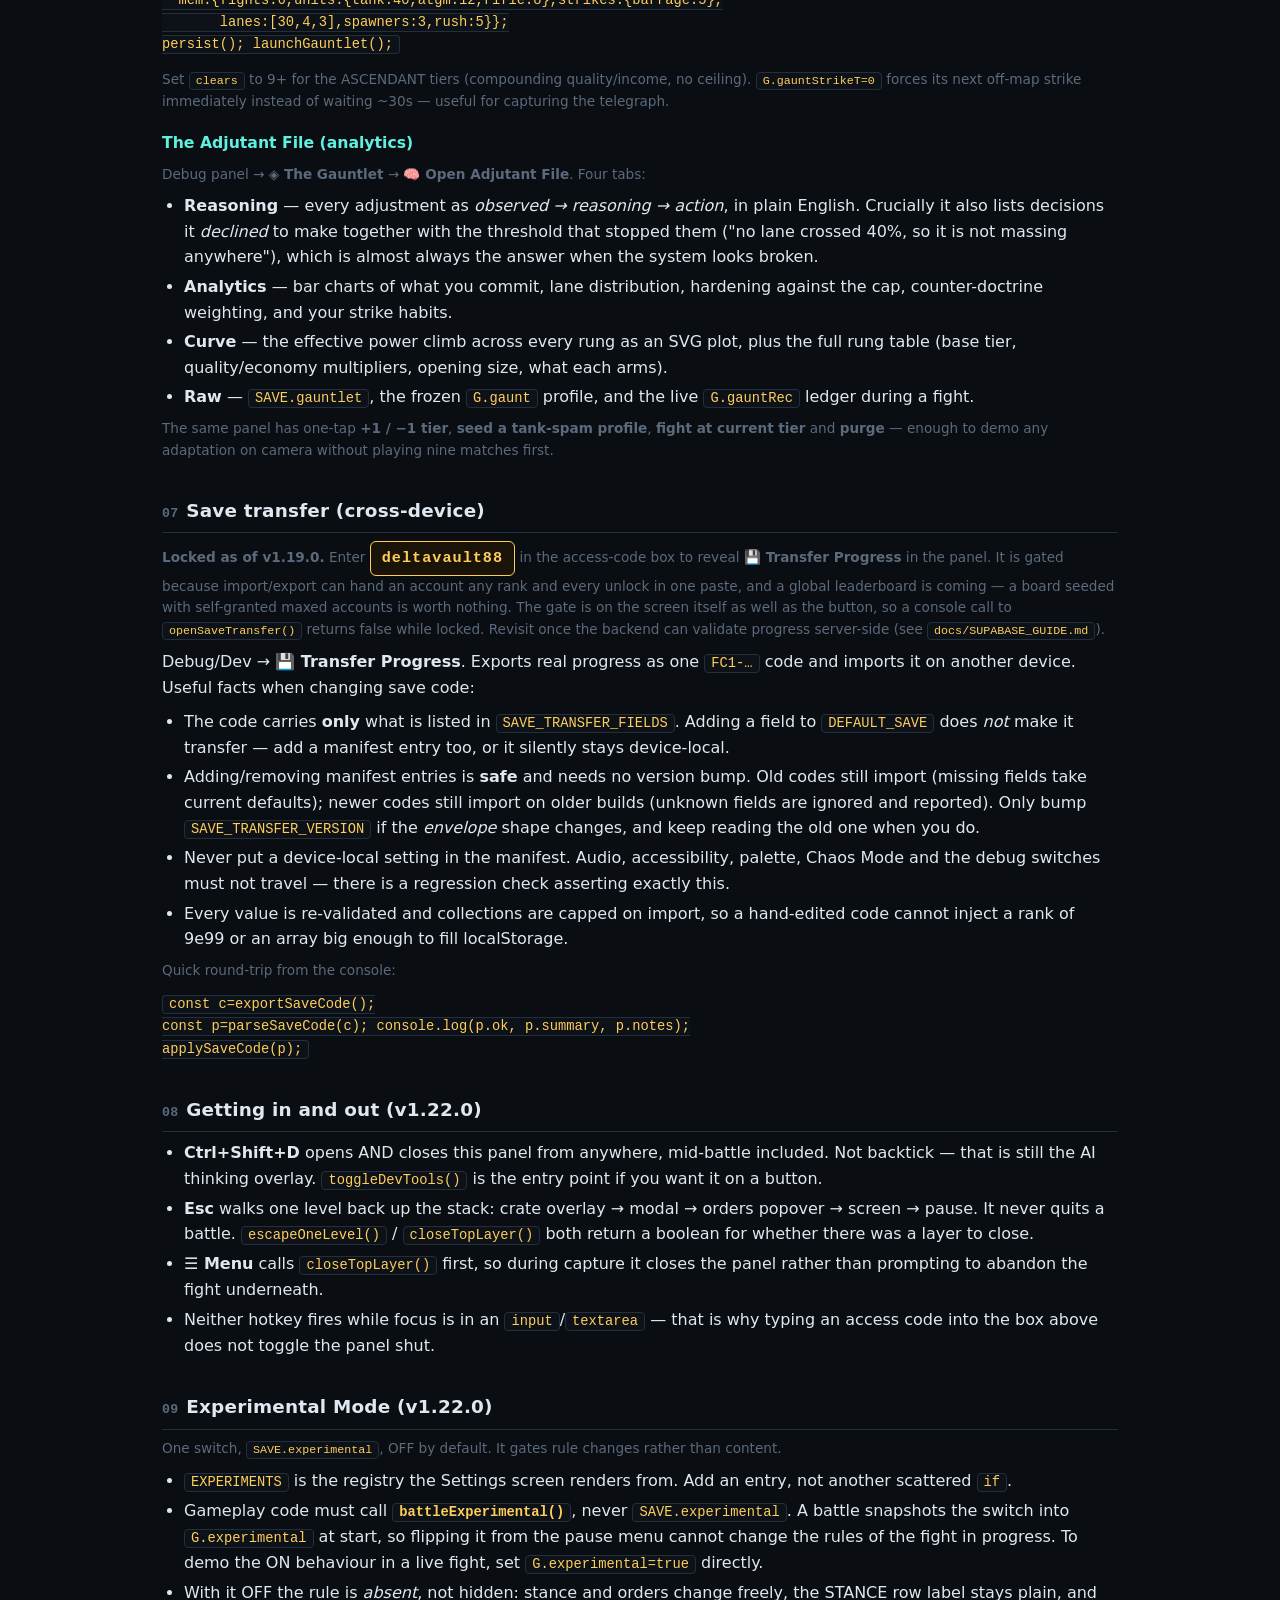
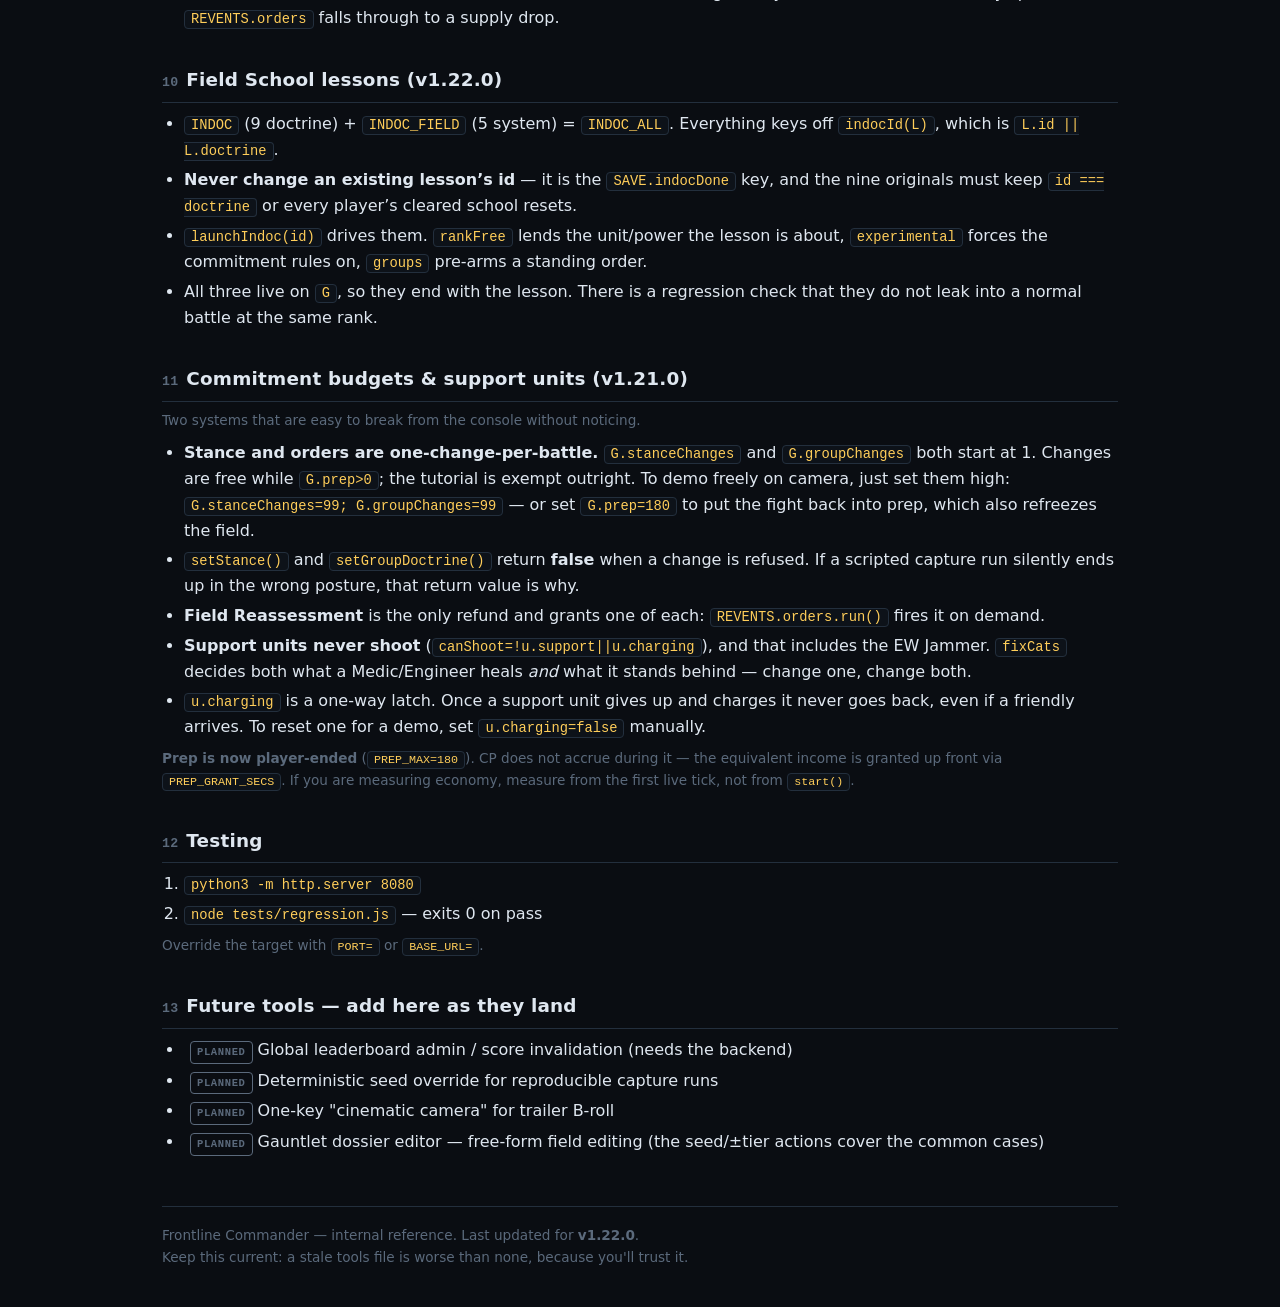
==== commit be8fc6a9: "v1.22.0: Experimental Mode, Field School lessons, one way out Experimental Mode   SAVE.experimental " ====
--- a/DEV_TOOLS.html
+++ b/DEV_TOOLS.html
@@ -208,6 +208,8 @@
   <tr><td><span class="key">Q</span> / <span class="key">W</span> / <span class="key">E</span></td><td>Quick-deploy to top / mid / bottom lane</td></tr>
   <tr><td><span class="key">Z</span> / <span class="key">X</span> / <span class="key">C</span></td><td>Assault / Defend / Skirmish stance</td></tr>
   <tr><td><span class="key">`</span></td><td>Toggle AI thinking overlay</td></tr>
+  <tr><td><span class="key">Ctrl</span>+<span class="key">Shift</span>+<span class="key">D</span></td><td>Open / close the Debug &amp; Dev panel (works mid-battle)</td></tr>
+  <tr><td><span class="key">Esc</span></td><td>Close one layer: overlay &rarr; modal &rarr; popover &rarr; screen &rarr; pause</td></tr>
   <tr><td><span class="key">Space</span></td><td>Pause</td></tr>
 </table>
 </div>
@@ -303,7 +305,45 @@
 const p=parseSaveCode(c); console.log(p.ok, p.summary, p.notes);
 applySaveCode(p);</code></pre>
 
-<h2><span class="n">08</span>Commitment budgets &amp; support units (v1.21.0)</h2>
+<h2><span class="n">08</span>Getting in and out (v1.22.0)</h2>
+<ul>
+  <li><strong>Ctrl+Shift+D</strong> opens AND closes this panel from anywhere, mid-battle included. Not backtick &mdash; that is still the AI thinking overlay.
+      <code>toggleDevTools()</code> is the entry point if you want it on a button.</li>
+  <li><strong>Esc</strong> walks one level back up the stack: crate overlay &rarr; modal &rarr; orders popover
+      &rarr; screen &rarr; pause. It never quits a battle. <code>escapeOneLevel()</code> / <code>closeTopLayer()</code>
+      both return a boolean for whether there was a layer to close.</li>
+  <li><strong>&#9776; Menu</strong> calls <code>closeTopLayer()</code> first, so during capture it closes the panel
+      rather than prompting to abandon the fight underneath.</li>
+  <li>Neither hotkey fires while focus is in an <code>input</code>/<code>textarea</code> — that is why typing an
+      access code into the box above does not toggle the panel shut.</li>
+</ul>
+
+<h2><span class="n">09</span>Experimental Mode (v1.22.0)</h2>
+<p class="muted">One switch, <code>SAVE.experimental</code>, OFF by default. It gates rule changes rather than content.</p>
+<ul>
+  <li><code>EXPERIMENTS</code> is the registry the Settings screen renders from. Add an entry, not another
+      scattered <code>if</code>.</li>
+  <li>Gameplay code must call <strong><code>battleExperimental()</code></strong>, never <code>SAVE.experimental</code>.
+      A battle snapshots the switch into <code>G.experimental</code> at start, so flipping it from the pause
+      menu cannot change the rules of the fight in progress. To demo the ON behaviour in a live fight,
+      set <code>G.experimental=true</code> directly.</li>
+  <li>With it OFF the rule is <em>absent</em>, not hidden: stance and orders change freely, the STANCE row
+      label stays plain, and <code>REVENTS.orders</code> falls through to a supply drop.</li>
+</ul>
+
+<h2><span class="n">10</span>Field School lessons (v1.22.0)</h2>
+<ul>
+  <li><code>INDOC</code> (9 doctrine) + <code>INDOC_FIELD</code> (5 system) = <code>INDOC_ALL</code>. Everything keys off
+      <code>indocId(L)</code>, which is <code>L.id || L.doctrine</code>.</li>
+  <li><strong>Never change an existing lesson&rsquo;s id</strong> — it is the <code>SAVE.indocDone</code> key, and the nine
+      originals must keep <code>id === doctrine</code> or every player&rsquo;s cleared school resets.</li>
+  <li><code>launchIndoc(id)</code> drives them. <code>rankFree</code> lends the unit/power the lesson is about,
+      <code>experimental</code> forces the commitment rules on, <code>groups</code> pre-arms a standing order.</li>
+  <li>All three live on <code>G</code>, so they end with the lesson. There is a regression check that they do
+      not leak into a normal battle at the same rank.</li>
+</ul>
+
+<h2><span class="n">11</span>Commitment budgets &amp; support units (v1.21.0)</h2>
 <p class="muted">Two systems that are easy to break from the console without noticing.</p>
 <ul>
   <li><strong>Stance and orders are one-change-per-battle.</strong> <code>G.stanceChanges</code> and
@@ -327,14 +367,14 @@
 during it — the equivalent income is granted up front via <code>PREP_GRANT_SECS</code>. If you are
 measuring economy, measure from the first live tick, not from <code>start()</code>.</p>
 
-<h2><span class="n">09</span>Testing</h2>
+<h2><span class="n">12</span>Testing</h2>
 <ol>
   <li><code>python3 -m http.server 8080</code></li>
   <li><code>node tests/regression.js</code> — exits 0 on pass</li>
 </ol>
 <p class="muted">Override the target with <code>PORT=</code> or <code>BASE_URL=</code>.</p>
 
-<h2><span class="n">10</span>Future tools — add here as they land</h2>
+<h2><span class="n">13</span>Future tools — add here as they land</h2>
 <ul>
   <li><span class="tag planned">planned</span> Global leaderboard admin / score invalidation (needs the backend)</li>
   <li><span class="tag planned">planned</span> Deterministic seed override for reproducible capture runs</li>
@@ -343,7 +383,7 @@
 </ul>
 
 <footer>
-  Frontline Commander — internal reference. Last updated for <strong>v1.21.0</strong>.<br>
+  Frontline Commander — internal reference. Last updated for <strong>v1.22.0</strong>.<br>
   Keep this current: a stale tools file is worse than none, because you'll trust it.
 </footer>
 
